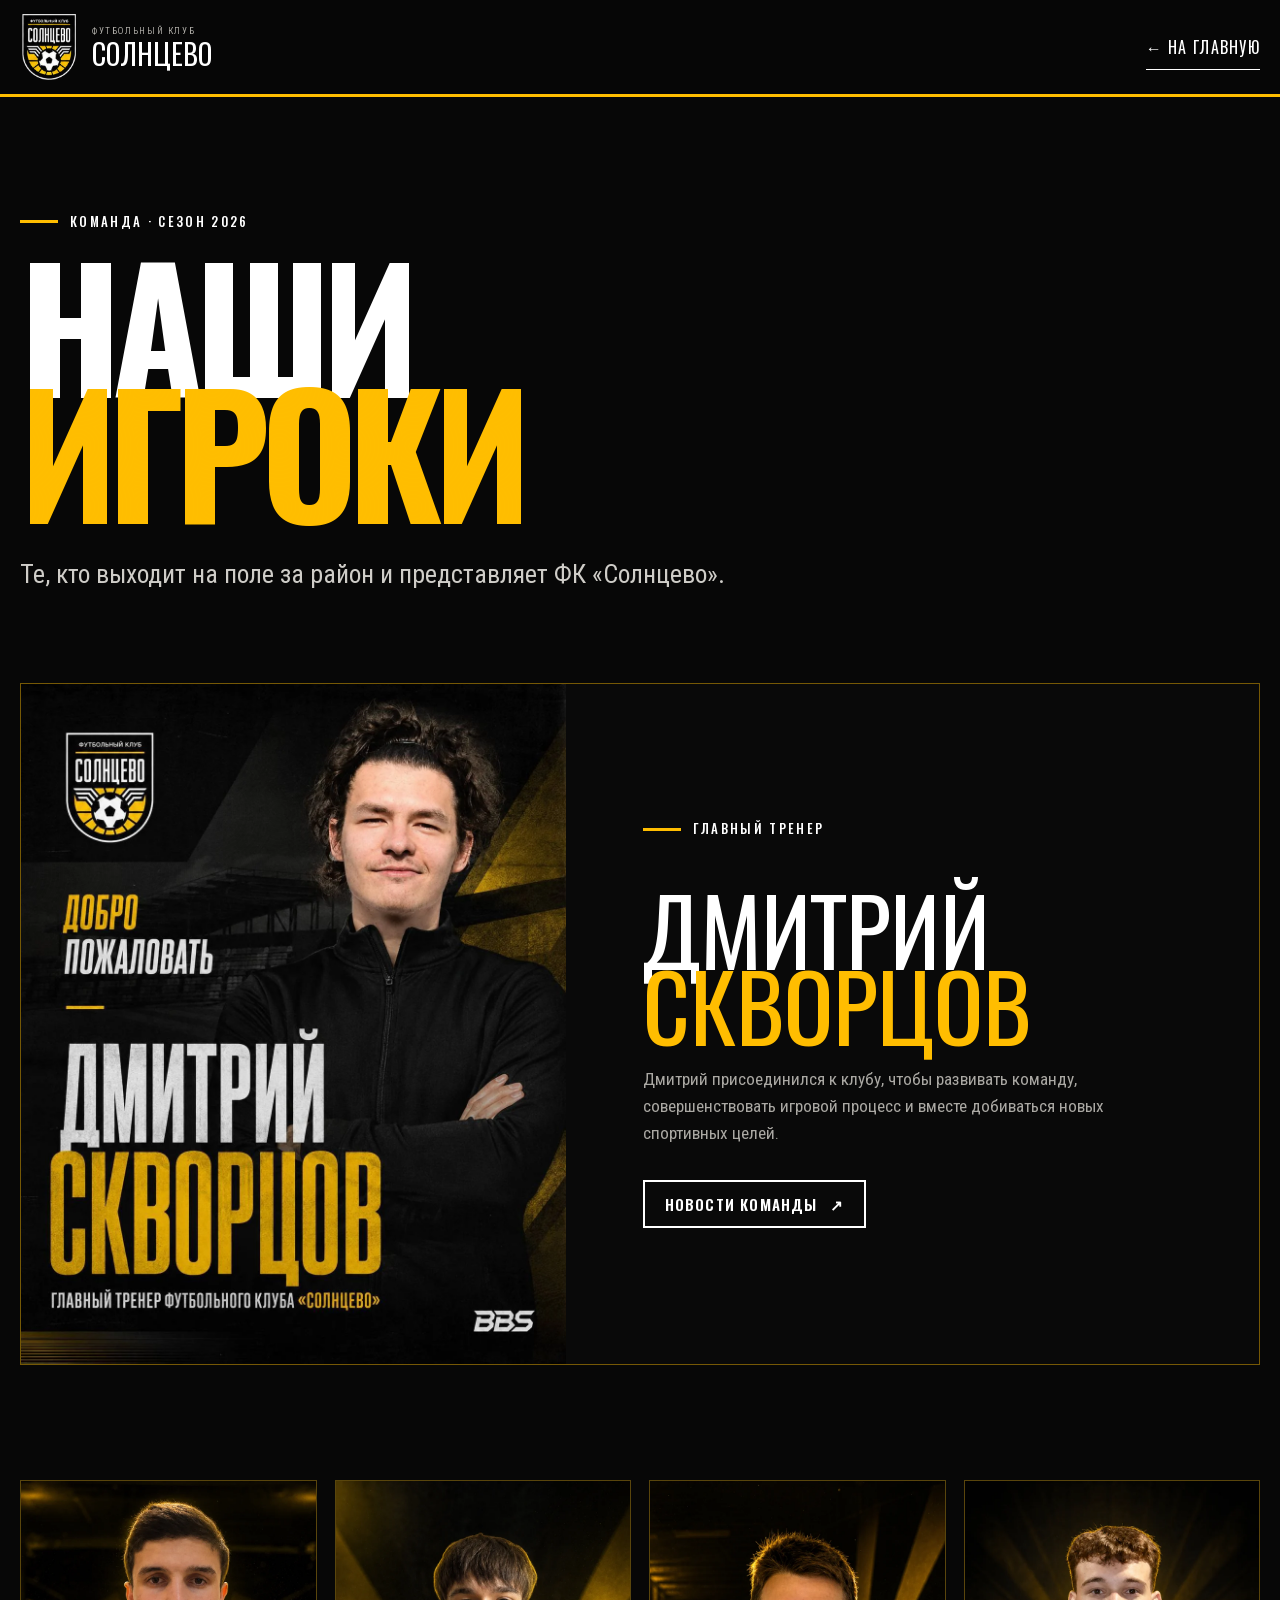
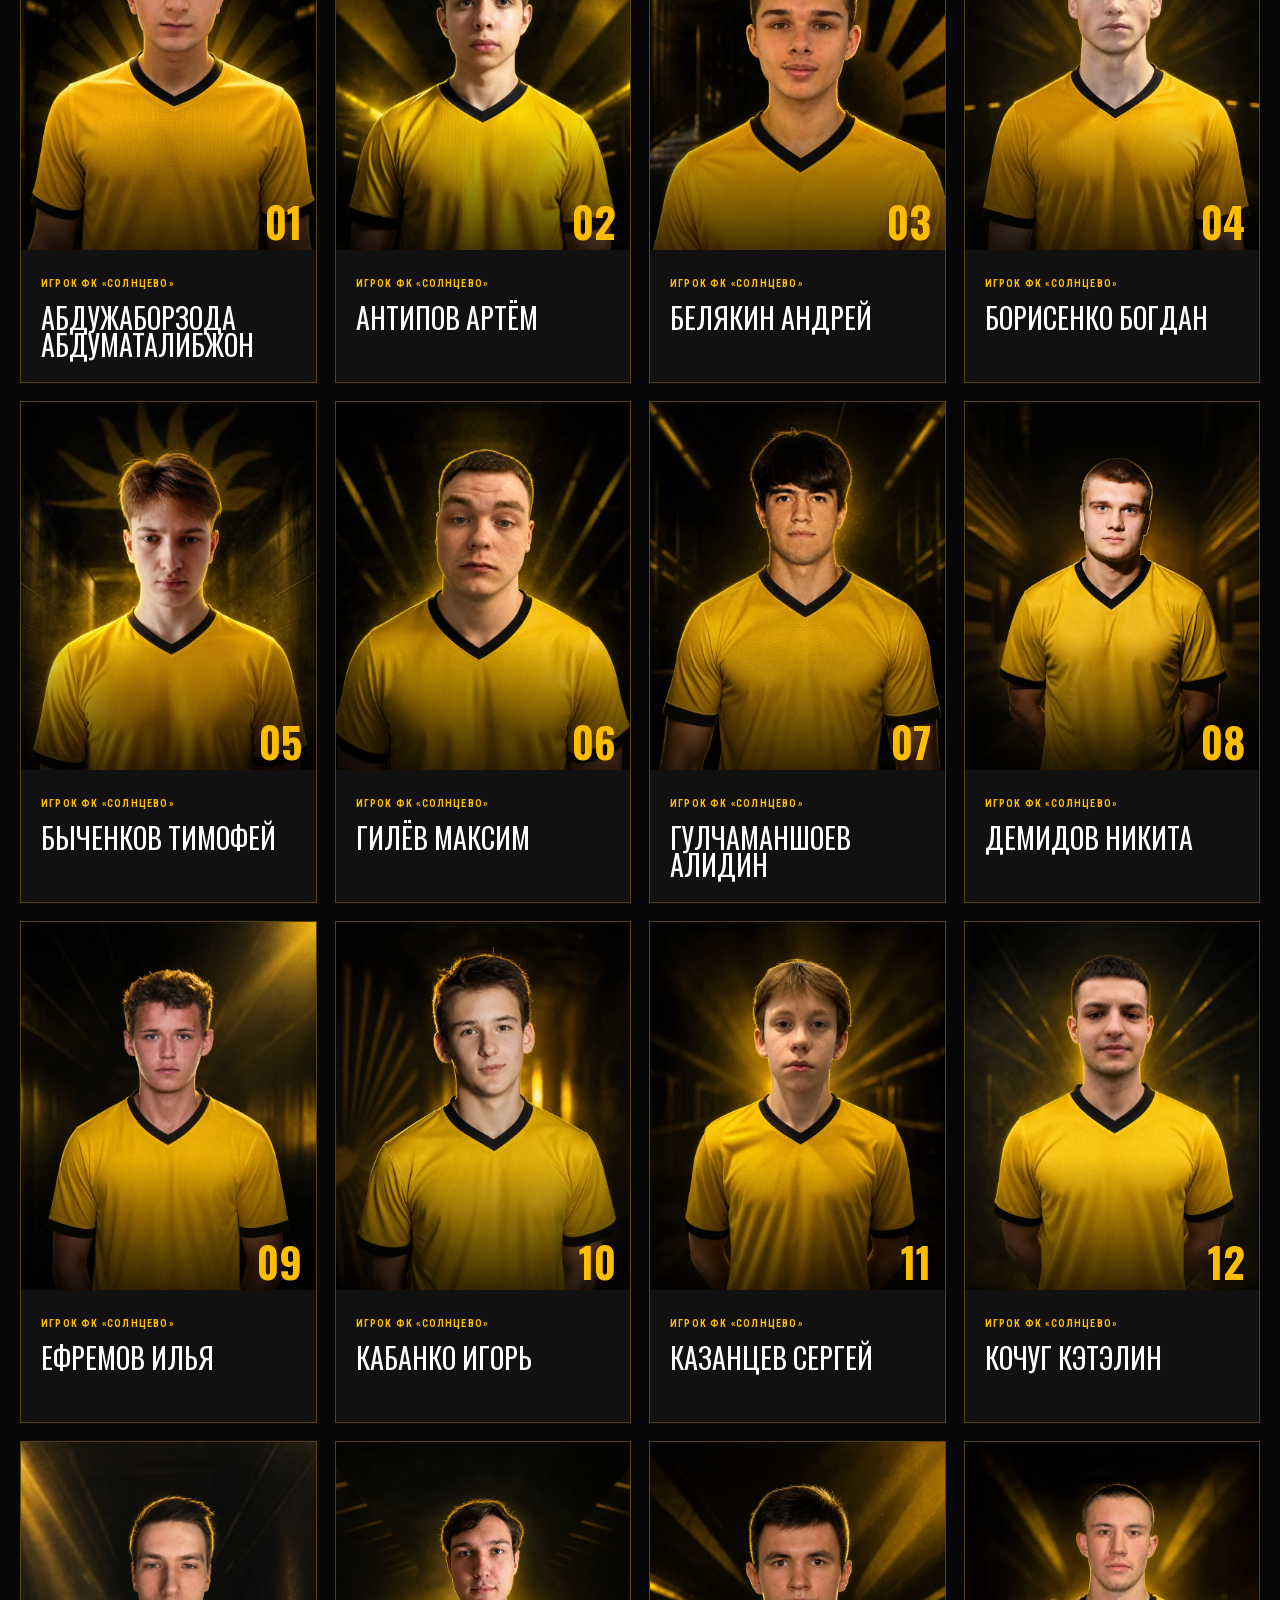
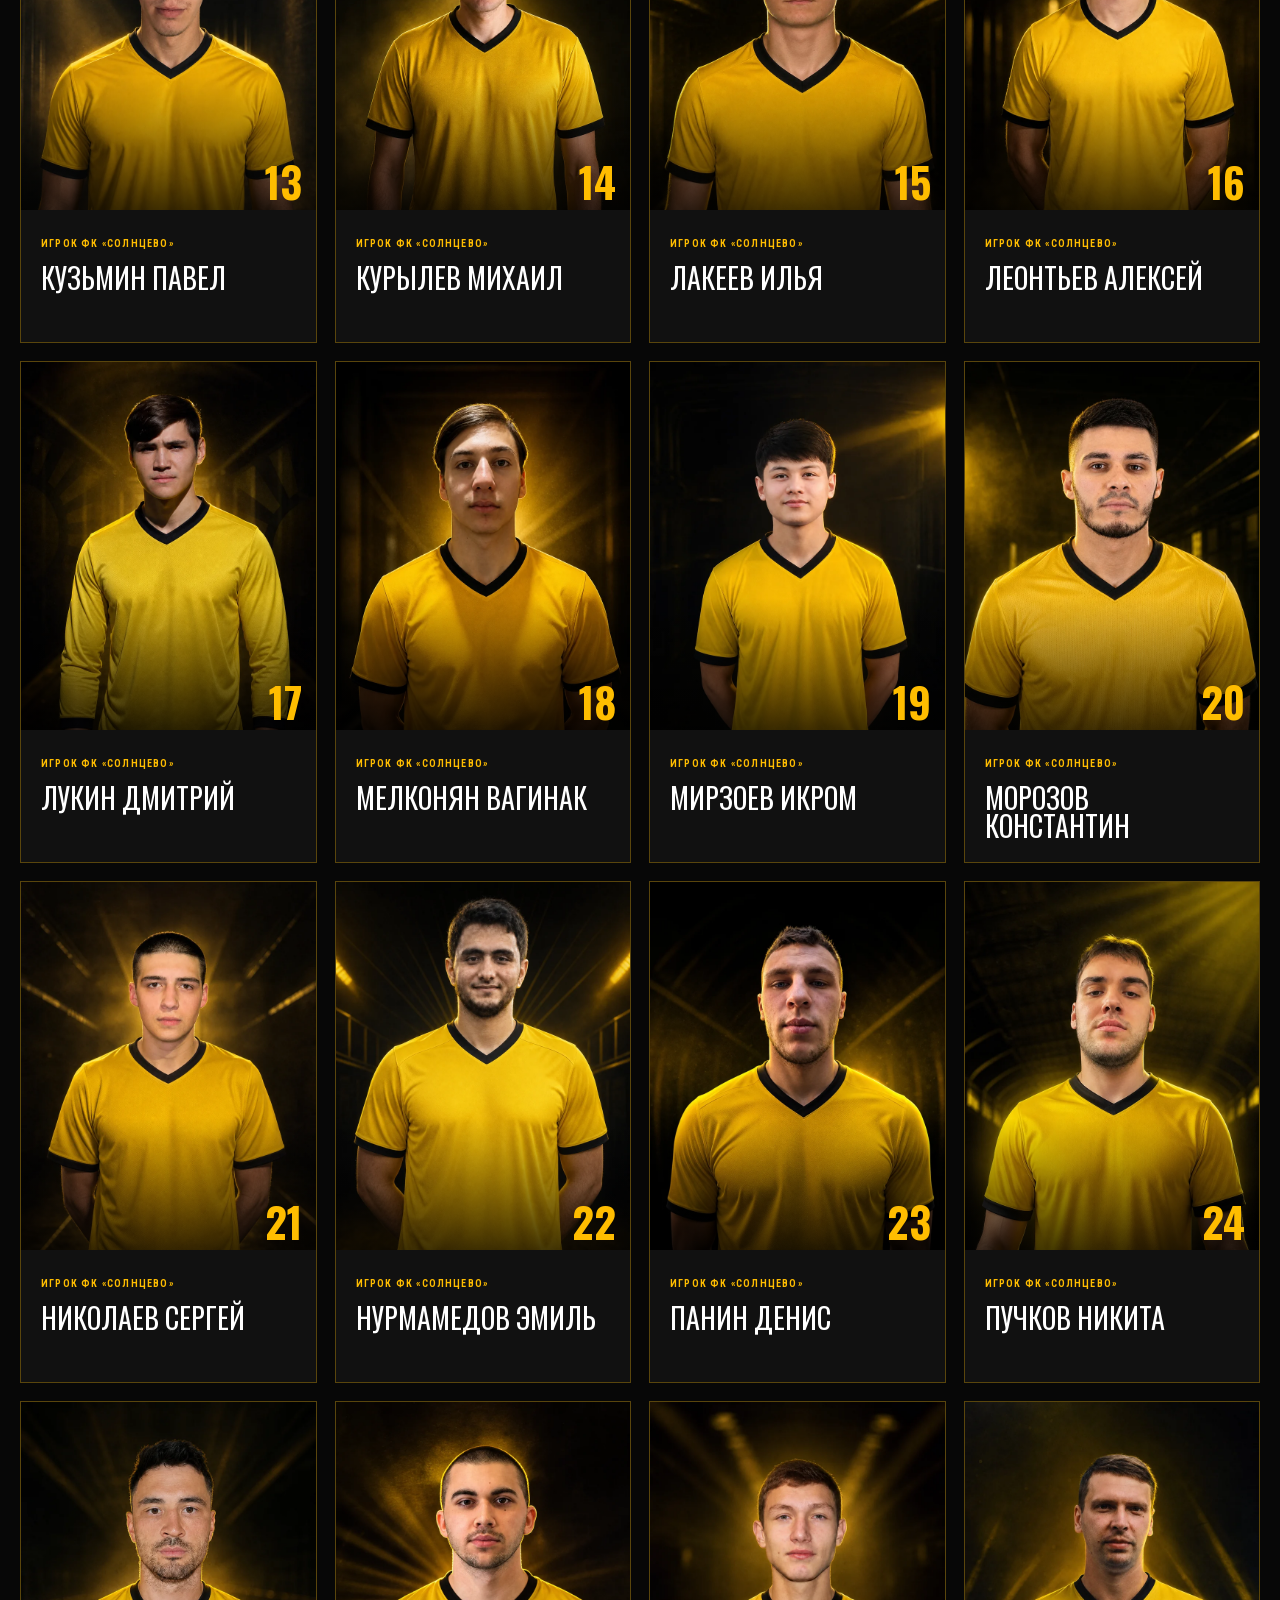
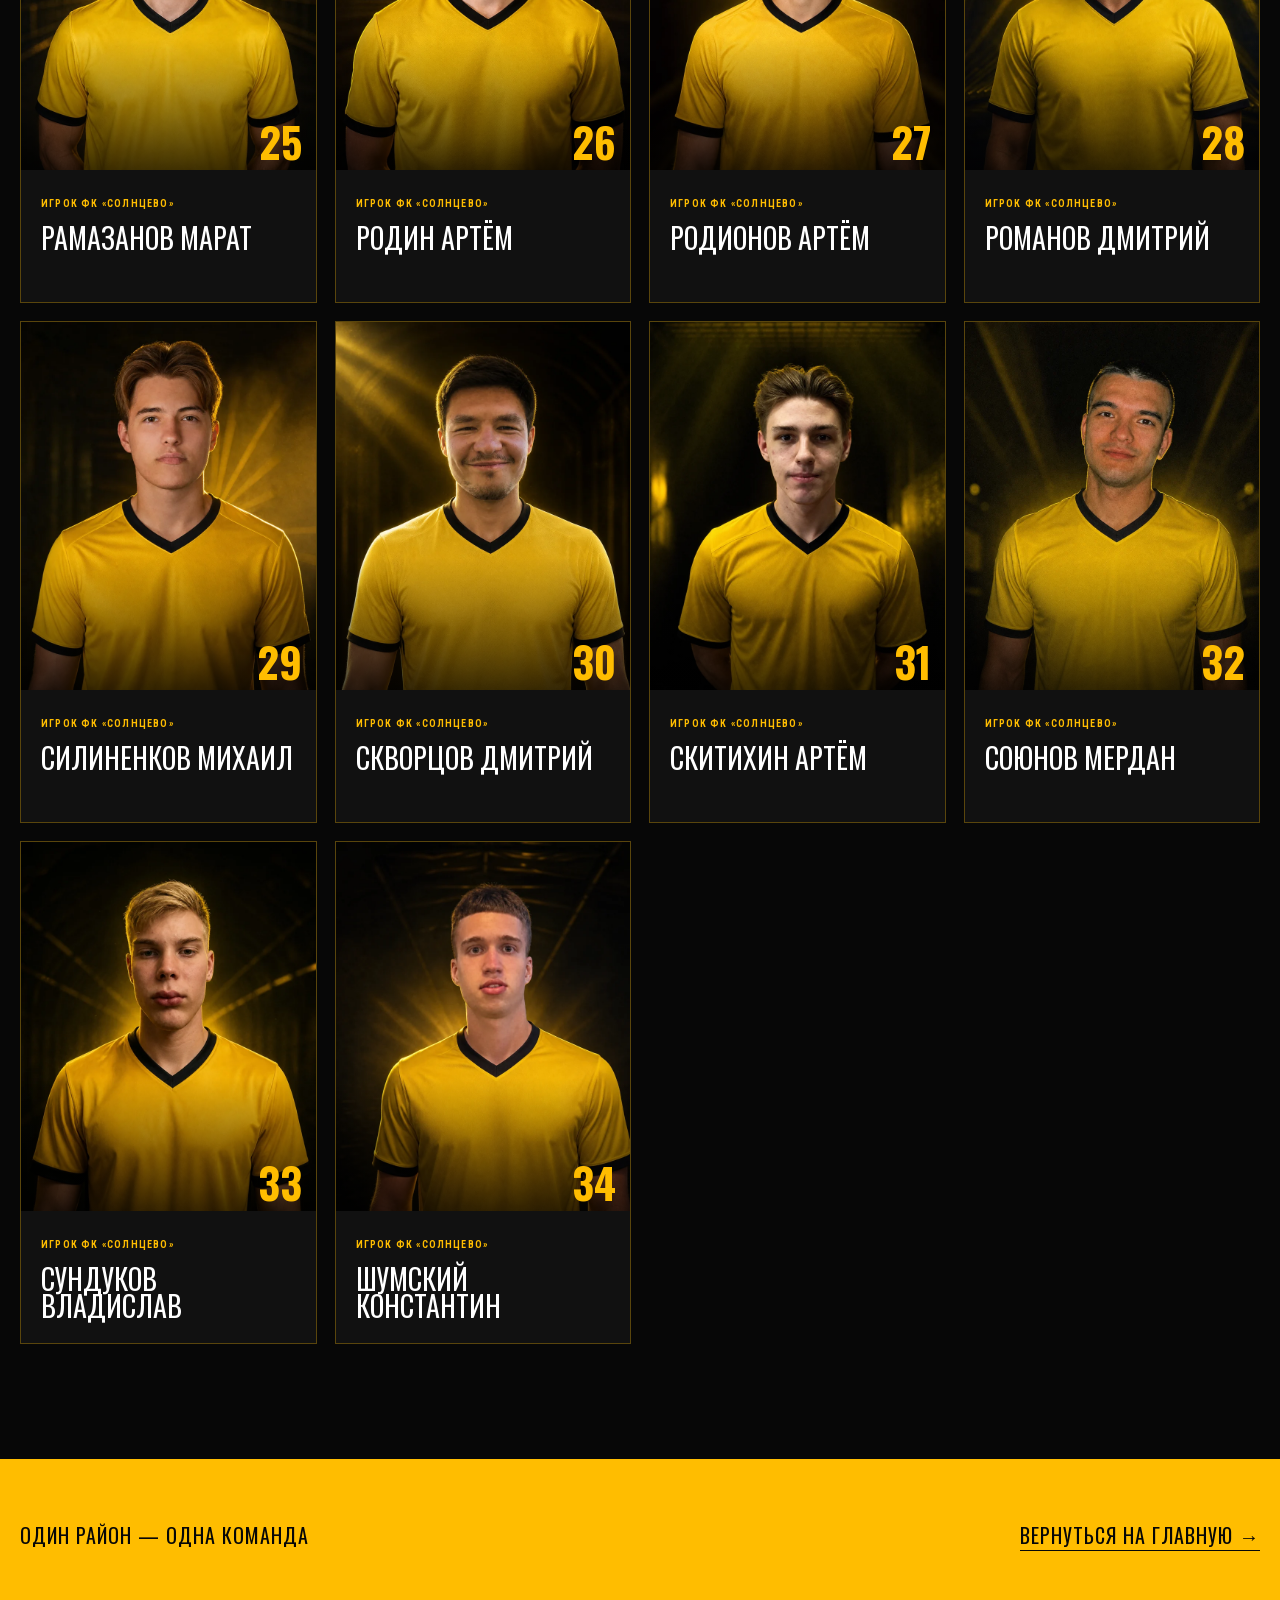
==== team/index.html @ f3467e1a "Publish three-column media grid" ====
<!DOCTYPE html><html lang="ru" style="--font-display:&#x27;Oswald&#x27;, &#x27;Oswald Fallback&#x27;;--font-body:&#x27;Roboto Condensed&#x27;, &#x27;Roboto Condensed Fallback&#x27;"><head><meta charSet="utf-8"/><meta name="viewport" content="width=device-width, initial-scale=1"/><link rel="preload" href="/media/crest.png" as="image"/><link rel="preload" href="/media/players/01.webp" as="image"/><link rel="preload" href="/media/players/03.webp" as="image"/><link rel="preload" href="/media/players/04.webp" as="image"/><link rel="preload" href="/media/players/05.webp" as="image"/><link rel="preload" href="/media/players/06.webp" as="image"/><link rel="preload" href="/media/players/08.webp" as="image"/><link rel="preload" href="/media/players/11.webp" as="image"/><link rel="preload" href="/media/players/14.webp" as="image"/><link rel="stylesheet" href="/_next/static/css/index.Dhv3rTRO.css" data-rsc-css-href="/_next/static/css/index.Dhv3rTRO.css" data-precedence="vite-rsc/importer-resources"/>
<link rel="preload" href="/_next/static/_vinext_fonts/oswald-9e15e75ea3b8/oswald-7e4962c8.woff2" as="font" type="font/woff2" crossorigin />
<link rel="preload" href="/_next/static/_vinext_fonts/oswald-9e15e75ea3b8/oswald-8d143099.woff2" as="font" type="font/woff2" crossorigin />
<link rel="preload" href="/_next/static/_vinext_fonts/roboto-condensed-01ccf8062903/roboto-condensed-82b4d7b0.woff2" as="font" type="font/woff2" crossorigin />
<link rel="preload" href="/_next/static/_vinext_fonts/roboto-condensed-01ccf8062903/roboto-condensed-d2466d84.woff2" as="font" type="font/woff2" crossorigin />
<style data-vinext-fonts>/* cyrillic-ext */
@font-face {
  font-family: 'Oswald';
  font-style: normal;
  font-weight: 400;
  font-display: swap;
  src: url(/_next/static/_vinext_fonts/oswald-9e15e75ea3b8/oswald-a3c0c6f2.woff2) format('woff2');
  unicode-range: U+0460-052F, U+1C80-1C8A, U+20B4, U+2DE0-2DFF, U+A640-A69F, U+FE2E-FE2F;
}
/* cyrillic */
@font-face {
  font-family: 'Oswald';
  font-style: normal;
  font-weight: 400;
  font-display: swap;
  src: url(/_next/static/_vinext_fonts/oswald-9e15e75ea3b8/oswald-7e4962c8.woff2) format('woff2');
  unicode-range: U+0301, U+0400-045F, U+0490-0491, U+04B0-04B1, U+2116;
}
/* vietnamese */
@font-face {
  font-family: 'Oswald';
  font-style: normal;
  font-weight: 400;
  font-display: swap;
  src: url(/_next/static/_vinext_fonts/oswald-9e15e75ea3b8/oswald-81f6d682.woff2) format('woff2');
  unicode-range: U+0102-0103, U+0110-0111, U+0128-0129, U+0168-0169, U+01A0-01A1, U+01AF-01B0, U+0300-0301, U+0303-0304, U+0308-0309, U+0323, U+0329, U+1EA0-1EF9, U+20AB;
}
/* latin-ext */
@font-face {
  font-family: 'Oswald';
  font-style: normal;
  font-weight: 400;
  font-display: swap;
  src: url(/_next/static/_vinext_fonts/oswald-9e15e75ea3b8/oswald-46596c82.woff2) format('woff2');
  unicode-range: U+0100-02BA, U+02BD-02C5, U+02C7-02CC, U+02CE-02D7, U+02DD-02FF, U+0304, U+0308, U+0329, U+1D00-1DBF, U+1E00-1E9F, U+1EF2-1EFF, U+2020, U+20A0-20AB, U+20AD-20C0, U+2113, U+2C60-2C7F, U+A720-A7FF;
}
/* latin */
@font-face {
  font-family: 'Oswald';
  font-style: normal;
  font-weight: 400;
  font-display: swap;
  src: url(/_next/static/_vinext_fonts/oswald-9e15e75ea3b8/oswald-8d143099.woff2) format('woff2');
  unicode-range: U+0000-00FF, U+0131, U+0152-0153, U+02BB-02BC, U+02C6, U+02DA, U+02DC, U+0304, U+0308, U+0329, U+2000-206F, U+20AC, U+2122, U+2191, U+2193, U+2212, U+2215, U+FEFF, U+FFFD;
}
/* cyrillic-ext */
@font-face {
  font-family: 'Oswald';
  font-style: normal;
  font-weight: 500;
  font-display: swap;
  src: url(/_next/static/_vinext_fonts/oswald-9e15e75ea3b8/oswald-a3c0c6f2.woff2) format('woff2');
  unicode-range: U+0460-052F, U+1C80-1C8A, U+20B4, U+2DE0-2DFF, U+A640-A69F, U+FE2E-FE2F;
}
/* cyrillic */
@font-face {
  font-family: 'Oswald';
  font-style: normal;
  font-weight: 500;
  font-display: swap;
  src: url(/_next/static/_vinext_fonts/oswald-9e15e75ea3b8/oswald-7e4962c8.woff2) format('woff2');
  unicode-range: U+0301, U+0400-045F, U+0490-0491, U+04B0-04B1, U+2116;
}
/* vietnamese */
@font-face {
  font-family: 'Oswald';
  font-style: normal;
  font-weight: 500;
  font-display: swap;
  src: url(/_next/static/_vinext_fonts/oswald-9e15e75ea3b8/oswald-81f6d682.woff2) format('woff2');
  unicode-range: U+0102-0103, U+0110-0111, U+0128-0129, U+0168-0169, U+01A0-01A1, U+01AF-01B0, U+0300-0301, U+0303-0304, U+0308-0309, U+0323, U+0329, U+1EA0-1EF9, U+20AB;
}
/* latin-ext */
@font-face {
  font-family: 'Oswald';
  font-style: normal;
  font-weight: 500;
  font-display: swap;
  src: url(/_next/static/_vinext_fonts/oswald-9e15e75ea3b8/oswald-46596c82.woff2) format('woff2');
  unicode-range: U+0100-02BA, U+02BD-02C5, U+02C7-02CC, U+02CE-02D7, U+02DD-02FF, U+0304, U+0308, U+0329, U+1D00-1DBF, U+1E00-1E9F, U+1EF2-1EFF, U+2020, U+20A0-20AB, U+20AD-20C0, U+2113, U+2C60-2C7F, U+A720-A7FF;
}
/* latin */
@font-face {
  font-family: 'Oswald';
  font-style: normal;
  font-weight: 500;
  font-display: swap;
  src: url(/_next/static/_vinext_fonts/oswald-9e15e75ea3b8/oswald-8d143099.woff2) format('woff2');
  unicode-range: U+0000-00FF, U+0131, U+0152-0153, U+02BB-02BC, U+02C6, U+02DA, U+02DC, U+0304, U+0308, U+0329, U+2000-206F, U+20AC, U+2122, U+2191, U+2193, U+2212, U+2215, U+FEFF, U+FFFD;
}
/* cyrillic-ext */
@font-face {
  font-family: 'Oswald';
  font-style: normal;
  font-weight: 600;
  font-display: swap;
  src: url(/_next/static/_vinext_fonts/oswald-9e15e75ea3b8/oswald-a3c0c6f2.woff2) format('woff2');
  unicode-range: U+0460-052F, U+1C80-1C8A, U+20B4, U+2DE0-2DFF, U+A640-A69F, U+FE2E-FE2F;
}
/* cyrillic */
@font-face {
  font-family: 'Oswald';
  font-style: normal;
  font-weight: 600;
  font-display: swap;
  src: url(/_next/static/_vinext_fonts/oswald-9e15e75ea3b8/oswald-7e4962c8.woff2) format('woff2');
  unicode-range: U+0301, U+0400-045F, U+0490-0491, U+04B0-04B1, U+2116;
}
/* vietnamese */
@font-face {
  font-family: 'Oswald';
  font-style: normal;
  font-weight: 600;
  font-display: swap;
  src: url(/_next/static/_vinext_fonts/oswald-9e15e75ea3b8/oswald-81f6d682.woff2) format('woff2');
  unicode-range: U+0102-0103, U+0110-0111, U+0128-0129, U+0168-0169, U+01A0-01A1, U+01AF-01B0, U+0300-0301, U+0303-0304, U+0308-0309, U+0323, U+0329, U+1EA0-1EF9, U+20AB;
}
/* latin-ext */
@font-face {
  font-family: 'Oswald';
  font-style: normal;
  font-weight: 600;
  font-display: swap;
  src: url(/_next/static/_vinext_fonts/oswald-9e15e75ea3b8/oswald-46596c82.woff2) format('woff2');
  unicode-range: U+0100-02BA, U+02BD-02C5, U+02C7-02CC, U+02CE-02D7, U+02DD-02FF, U+0304, U+0308, U+0329, U+1D00-1DBF, U+1E00-1E9F, U+1EF2-1EFF, U+2020, U+20A0-20AB, U+20AD-20C0, U+2113, U+2C60-2C7F, U+A720-A7FF;
}
/* latin */
@font-face {
  font-family: 'Oswald';
  font-style: normal;
  font-weight: 600;
  font-display: swap;
  src: url(/_next/static/_vinext_fonts/oswald-9e15e75ea3b8/oswald-8d143099.woff2) format('woff2');
  unicode-range: U+0000-00FF, U+0131, U+0152-0153, U+02BB-02BC, U+02C6, U+02DA, U+02DC, U+0304, U+0308, U+0329, U+2000-206F, U+20AC, U+2122, U+2191, U+2193, U+2212, U+2215, U+FEFF, U+FFFD;
}
/* cyrillic-ext */
@font-face {
  font-family: 'Oswald';
  font-style: normal;
  font-weight: 700;
  font-display: swap;
  src: url(/_next/static/_vinext_fonts/oswald-9e15e75ea3b8/oswald-a3c0c6f2.woff2) format('woff2');
  unicode-range: U+0460-052F, U+1C80-1C8A, U+20B4, U+2DE0-2DFF, U+A640-A69F, U+FE2E-FE2F;
}
/* cyrillic */
@font-face {
  font-family: 'Oswald';
  font-style: normal;
  font-weight: 700;
  font-display: swap;
  src: url(/_next/static/_vinext_fonts/oswald-9e15e75ea3b8/oswald-7e4962c8.woff2) format('woff2');
  unicode-range: U+0301, U+0400-045F, U+0490-0491, U+04B0-04B1, U+2116;
}
/* vietnamese */
@font-face {
  font-family: 'Oswald';
  font-style: normal;
  font-weight: 700;
  font-display: swap;
  src: url(/_next/static/_vinext_fonts/oswald-9e15e75ea3b8/oswald-81f6d682.woff2) format('woff2');
  unicode-range: U+0102-0103, U+0110-0111, U+0128-0129, U+0168-0169, U+01A0-01A1, U+01AF-01B0, U+0300-0301, U+0303-0304, U+0308-0309, U+0323, U+0329, U+1EA0-1EF9, U+20AB;
}
/* latin-ext */
@font-face {
  font-family: 'Oswald';
  font-style: normal;
  font-weight: 700;
  font-display: swap;
  src: url(/_next/static/_vinext_fonts/oswald-9e15e75ea3b8/oswald-46596c82.woff2) format('woff2');
  unicode-range: U+0100-02BA, U+02BD-02C5, U+02C7-02CC, U+02CE-02D7, U+02DD-02FF, U+0304, U+0308, U+0329, U+1D00-1DBF, U+1E00-1E9F, U+1EF2-1EFF, U+2020, U+20A0-20AB, U+20AD-20C0, U+2113, U+2C60-2C7F, U+A720-A7FF;
}
/* latin */
@font-face {
  font-family: 'Oswald';
  font-style: normal;
  font-weight: 700;
  font-display: swap;
  src: url(/_next/static/_vinext_fonts/oswald-9e15e75ea3b8/oswald-8d143099.woff2) format('woff2');
  unicode-range: U+0000-00FF, U+0131, U+0152-0153, U+02BB-02BC, U+02C6, U+02DA, U+02DC, U+0304, U+0308, U+0329, U+2000-206F, U+20AC, U+2122, U+2191, U+2193, U+2212, U+2215, U+FEFF, U+FFFD;
}

@font-face {
  font-family: 'Oswald Fallback';
  src: local("Arial");
  ascent-override: 146.51%;
  descent-override: 35.49%;
  line-gap-override: 0.00%;
  size-adjust: 81.43%;
}

.__font_oswald_0mwxbx0 { font-family: 'Oswald', 'Oswald Fallback'; font-style: normal; }

.__variable_oswald_0mwxbx0 { --font-display: 'Oswald', 'Oswald Fallback'; }

/* cyrillic-ext */
@font-face {
  font-family: 'Roboto Condensed';
  font-style: normal;
  font-weight: 300;
  font-display: swap;
  src: url(/_next/static/_vinext_fonts/roboto-condensed-01ccf8062903/roboto-condensed-76e5366d.woff2) format('woff2');
  unicode-range: U+0460-052F, U+1C80-1C8A, U+20B4, U+2DE0-2DFF, U+A640-A69F, U+FE2E-FE2F;
}
/* cyrillic */
@font-face {
  font-family: 'Roboto Condensed';
  font-style: normal;
  font-weight: 300;
  font-display: swap;
  src: url(/_next/static/_vinext_fonts/roboto-condensed-01ccf8062903/roboto-condensed-82b4d7b0.woff2) format('woff2');
  unicode-range: U+0301, U+0400-045F, U+0490-0491, U+04B0-04B1, U+2116;
}
/* greek-ext */
@font-face {
  font-family: 'Roboto Condensed';
  font-style: normal;
  font-weight: 300;
  font-display: swap;
  src: url(/_next/static/_vinext_fonts/roboto-condensed-01ccf8062903/roboto-condensed-6f3c1211.woff2) format('woff2');
  unicode-range: U+1F00-1FFF;
}
/* greek */
@font-face {
  font-family: 'Roboto Condensed';
  font-style: normal;
  font-weight: 300;
  font-display: swap;
  src: url(/_next/static/_vinext_fonts/roboto-condensed-01ccf8062903/roboto-condensed-478de4c9.woff2) format('woff2');
  unicode-range: U+0370-0377, U+037A-037F, U+0384-038A, U+038C, U+038E-03A1, U+03A3-03FF;
}
/* vietnamese */
@font-face {
  font-family: 'Roboto Condensed';
  font-style: normal;
  font-weight: 300;
  font-display: swap;
  src: url(/_next/static/_vinext_fonts/roboto-condensed-01ccf8062903/roboto-condensed-15aca7da.woff2) format('woff2');
  unicode-range: U+0102-0103, U+0110-0111, U+0128-0129, U+0168-0169, U+01A0-01A1, U+01AF-01B0, U+0300-0301, U+0303-0304, U+0308-0309, U+0323, U+0329, U+1EA0-1EF9, U+20AB;
}
/* latin-ext */
@font-face {
  font-family: 'Roboto Condensed';
  font-style: normal;
  font-weight: 300;
  font-display: swap;
  src: url(/_next/static/_vinext_fonts/roboto-condensed-01ccf8062903/roboto-condensed-53148d50.woff2) format('woff2');
  unicode-range: U+0100-02BA, U+02BD-02C5, U+02C7-02CC, U+02CE-02D7, U+02DD-02FF, U+0304, U+0308, U+0329, U+1D00-1DBF, U+1E00-1E9F, U+1EF2-1EFF, U+2020, U+20A0-20AB, U+20AD-20C0, U+2113, U+2C60-2C7F, U+A720-A7FF;
}
/* latin */
@font-face {
  font-family: 'Roboto Condensed';
  font-style: normal;
  font-weight: 300;
  font-display: swap;
  src: url(/_next/static/_vinext_fonts/roboto-condensed-01ccf8062903/roboto-condensed-d2466d84.woff2) format('woff2');
  unicode-range: U+0000-00FF, U+0131, U+0152-0153, U+02BB-02BC, U+02C6, U+02DA, U+02DC, U+0304, U+0308, U+0329, U+2000-206F, U+20AC, U+2122, U+2191, U+2193, U+2212, U+2215, U+FEFF, U+FFFD;
}
/* cyrillic-ext */
@font-face {
  font-family: 'Roboto Condensed';
  font-style: normal;
  font-weight: 400;
  font-display: swap;
  src: url(/_next/static/_vinext_fonts/roboto-condensed-01ccf8062903/roboto-condensed-76e5366d.woff2) format('woff2');
  unicode-range: U+0460-052F, U+1C80-1C8A, U+20B4, U+2DE0-2DFF, U+A640-A69F, U+FE2E-FE2F;
}
/* cyrillic */
@font-face {
  font-family: 'Roboto Condensed';
  font-style: normal;
  font-weight: 400;
  font-display: swap;
  src: url(/_next/static/_vinext_fonts/roboto-condensed-01ccf8062903/roboto-condensed-82b4d7b0.woff2) format('woff2');
  unicode-range: U+0301, U+0400-045F, U+0490-0491, U+04B0-04B1, U+2116;
}
/* greek-ext */
@font-face {
  font-family: 'Roboto Condensed';
  font-style: normal;
  font-weight: 400;
  font-display: swap;
  src: url(/_next/static/_vinext_fonts/roboto-condensed-01ccf8062903/roboto-condensed-6f3c1211.woff2) format('woff2');
  unicode-range: U+1F00-1FFF;
}
/* greek */
@font-face {
  font-family: 'Roboto Condensed';
  font-style: normal;
  font-weight: 400;
  font-display: swap;
  src: url(/_next/static/_vinext_fonts/roboto-condensed-01ccf8062903/roboto-condensed-478de4c9.woff2) format('woff2');
  unicode-range: U+0370-0377, U+037A-037F, U+0384-038A, U+038C, U+038E-03A1, U+03A3-03FF;
}
/* vietnamese */
@font-face {
  font-family: 'Roboto Condensed';
  font-style: normal;
  font-weight: 400;
  font-display: swap;
  src: url(/_next/static/_vinext_fonts/roboto-condensed-01ccf8062903/roboto-condensed-15aca7da.woff2) format('woff2');
  unicode-range: U+0102-0103, U+0110-0111, U+0128-0129, U+0168-0169, U+01A0-01A1, U+01AF-01B0, U+0300-0301, U+0303-0304, U+0308-0309, U+0323, U+0329, U+1EA0-1EF9, U+20AB;
}
/* latin-ext */
@font-face {
  font-family: 'Roboto Condensed';
  font-style: normal;
  font-weight: 400;
  font-display: swap;
  src: url(/_next/static/_vinext_fonts/roboto-condensed-01ccf8062903/roboto-condensed-53148d50.woff2) format('woff2');
  unicode-range: U+0100-02BA, U+02BD-02C5, U+02C7-02CC, U+02CE-02D7, U+02DD-02FF, U+0304, U+0308, U+0329, U+1D00-1DBF, U+1E00-1E9F, U+1EF2-1EFF, U+2020, U+20A0-20AB, U+20AD-20C0, U+2113, U+2C60-2C7F, U+A720-A7FF;
}
/* latin */
@font-face {
  font-family: 'Roboto Condensed';
  font-style: normal;
  font-weight: 400;
  font-display: swap;
  src: url(/_next/static/_vinext_fonts/roboto-condensed-01ccf8062903/roboto-condensed-d2466d84.woff2) format('woff2');
  unicode-range: U+0000-00FF, U+0131, U+0152-0153, U+02BB-02BC, U+02C6, U+02DA, U+02DC, U+0304, U+0308, U+0329, U+2000-206F, U+20AC, U+2122, U+2191, U+2193, U+2212, U+2215, U+FEFF, U+FFFD;
}
/* cyrillic-ext */
@font-face {
  font-family: 'Roboto Condensed';
  font-style: normal;
  font-weight: 500;
  font-display: swap;
  src: url(/_next/static/_vinext_fonts/roboto-condensed-01ccf8062903/roboto-condensed-76e5366d.woff2) format('woff2');
  unicode-range: U+0460-052F, U+1C80-1C8A, U+20B4, U+2DE0-2DFF, U+A640-A69F, U+FE2E-FE2F;
}
/* cyrillic */
@font-face {
  font-family: 'Roboto Condensed';
  font-style: normal;
  font-weight: 500;
  font-display: swap;
  src: url(/_next/static/_vinext_fonts/roboto-condensed-01ccf8062903/roboto-condensed-82b4d7b0.woff2) format('woff2');
  unicode-range: U+0301, U+0400-045F, U+0490-0491, U+04B0-04B1, U+2116;
}
/* greek-ext */
@font-face {
  font-family: 'Roboto Condensed';
  font-style: normal;
  font-weight: 500;
  font-display: swap;
  src: url(/_next/static/_vinext_fonts/roboto-condensed-01ccf8062903/roboto-condensed-6f3c1211.woff2) format('woff2');
  unicode-range: U+1F00-1FFF;
}
/* greek */
@font-face {
  font-family: 'Roboto Condensed';
  font-style: normal;
  font-weight: 500;
  font-display: swap;
  src: url(/_next/static/_vinext_fonts/roboto-condensed-01ccf8062903/roboto-condensed-478de4c9.woff2) format('woff2');
  unicode-range: U+0370-0377, U+037A-037F, U+0384-038A, U+038C, U+038E-03A1, U+03A3-03FF;
}
/* vietnamese */
@font-face {
  font-family: 'Roboto Condensed';
  font-style: normal;
  font-weight: 500;
  font-display: swap;
  src: url(/_next/static/_vinext_fonts/roboto-condensed-01ccf8062903/roboto-condensed-15aca7da.woff2) format('woff2');
  unicode-range: U+0102-0103, U+0110-0111, U+0128-0129, U+0168-0169, U+01A0-01A1, U+01AF-01B0, U+0300-0301, U+0303-0304, U+0308-0309, U+0323, U+0329, U+1EA0-1EF9, U+20AB;
}
/* latin-ext */
@font-face {
  font-family: 'Roboto Condensed';
  font-style: normal;
  font-weight: 500;
  font-display: swap;
  src: url(/_next/static/_vinext_fonts/roboto-condensed-01ccf8062903/roboto-condensed-53148d50.woff2) format('woff2');
  unicode-range: U+0100-02BA, U+02BD-02C5, U+02C7-02CC, U+02CE-02D7, U+02DD-02FF, U+0304, U+0308, U+0329, U+1D00-1DBF, U+1E00-1E9F, U+1EF2-1EFF, U+2020, U+20A0-20AB, U+20AD-20C0, U+2113, U+2C60-2C7F, U+A720-A7FF;
}
/* latin */
@font-face {
  font-family: 'Roboto Condensed';
  font-style: normal;
  font-weight: 500;
  font-display: swap;
  src: url(/_next/static/_vinext_fonts/roboto-condensed-01ccf8062903/roboto-condensed-d2466d84.woff2) format('woff2');
  unicode-range: U+0000-00FF, U+0131, U+0152-0153, U+02BB-02BC, U+02C6, U+02DA, U+02DC, U+0304, U+0308, U+0329, U+2000-206F, U+20AC, U+2122, U+2191, U+2193, U+2212, U+2215, U+FEFF, U+FFFD;
}
/* cyrillic-ext */
@font-face {
  font-family: 'Roboto Condensed';
  font-style: normal;
  font-weight: 600;
  font-display: swap;
  src: url(/_next/static/_vinext_fonts/roboto-condensed-01ccf8062903/roboto-condensed-76e5366d.woff2) format('woff2');
  unicode-range: U+0460-052F, U+1C80-1C8A, U+20B4, U+2DE0-2DFF, U+A640-A69F, U+FE2E-FE2F;
}
/* cyrillic */
@font-face {
  font-family: 'Roboto Condensed';
  font-style: normal;
  font-weight: 600;
  font-display: swap;
  src: url(/_next/static/_vinext_fonts/roboto-condensed-01ccf8062903/roboto-condensed-82b4d7b0.woff2) format('woff2');
  unicode-range: U+0301, U+0400-045F, U+0490-0491, U+04B0-04B1, U+2116;
}
/* greek-ext */
@font-face {
  font-family: 'Roboto Condensed';
  font-style: normal;
  font-weight: 600;
  font-display: swap;
  src: url(/_next/static/_vinext_fonts/roboto-condensed-01ccf8062903/roboto-condensed-6f3c1211.woff2) format('woff2');
  unicode-range: U+1F00-1FFF;
}
/* greek */
@font-face {
  font-family: 'Roboto Condensed';
  font-style: normal;
  font-weight: 600;
  font-display: swap;
  src: url(/_next/static/_vinext_fonts/roboto-condensed-01ccf8062903/roboto-condensed-478de4c9.woff2) format('woff2');
  unicode-range: U+0370-0377, U+037A-037F, U+0384-038A, U+038C, U+038E-03A1, U+03A3-03FF;
}
/* vietnamese */
@font-face {
  font-family: 'Roboto Condensed';
  font-style: normal;
  font-weight: 600;
  font-display: swap;
  src: url(/_next/static/_vinext_fonts/roboto-condensed-01ccf8062903/roboto-condensed-15aca7da.woff2) format('woff2');
  unicode-range: U+0102-0103, U+0110-0111, U+0128-0129, U+0168-0169, U+01A0-01A1, U+01AF-01B0, U+0300-0301, U+0303-0304, U+0308-0309, U+0323, U+0329, U+1EA0-1EF9, U+20AB;
}
/* latin-ext */
@font-face {
  font-family: 'Roboto Condensed';
  font-style: normal;
  font-weight: 600;
  font-display: swap;
  src: url(/_next/static/_vinext_fonts/roboto-condensed-01ccf8062903/roboto-condensed-53148d50.woff2) format('woff2');
  unicode-range: U+0100-02BA, U+02BD-02C5, U+02C7-02CC, U+02CE-02D7, U+02DD-02FF, U+0304, U+0308, U+0329, U+1D00-1DBF, U+1E00-1E9F, U+1EF2-1EFF, U+2020, U+20A0-20AB, U+20AD-20C0, U+2113, U+2C60-2C7F, U+A720-A7FF;
}
/* latin */
@font-face {
  font-family: 'Roboto Condensed';
  font-style: normal;
  font-weight: 600;
  font-display: swap;
  src: url(/_next/static/_vinext_fonts/roboto-condensed-01ccf8062903/roboto-condensed-d2466d84.woff2) format('woff2');
  unicode-range: U+0000-00FF, U+0131, U+0152-0153, U+02BB-02BC, U+02C6, U+02DA, U+02DC, U+0304, U+0308, U+0329, U+2000-206F, U+20AC, U+2122, U+2191, U+2193, U+2212, U+2215, U+FEFF, U+FFFD;
}
/* cyrillic-ext */
@font-face {
  font-family: 'Roboto Condensed';
  font-style: normal;
  font-weight: 700;
  font-display: swap;
  src: url(/_next/static/_vinext_fonts/roboto-condensed-01ccf8062903/roboto-condensed-76e5366d.woff2) format('woff2');
  unicode-range: U+0460-052F, U+1C80-1C8A, U+20B4, U+2DE0-2DFF, U+A640-A69F, U+FE2E-FE2F;
}
/* cyrillic */
@font-face {
  font-family: 'Roboto Condensed';
  font-style: normal;
  font-weight: 700;
  font-display: swap;
  src: url(/_next/static/_vinext_fonts/roboto-condensed-01ccf8062903/roboto-condensed-82b4d7b0.woff2) format('woff2');
  unicode-range: U+0301, U+0400-045F, U+0490-0491, U+04B0-04B1, U+2116;
}
/* greek-ext */
@font-face {
  font-family: 'Roboto Condensed';
  font-style: normal;
  font-weight: 700;
  font-display: swap;
  src: url(/_next/static/_vinext_fonts/roboto-condensed-01ccf8062903/roboto-condensed-6f3c1211.woff2) format('woff2');
  unicode-range: U+1F00-1FFF;
}
/* greek */
@font-face {
  font-family: 'Roboto Condensed';
  font-style: normal;
  font-weight: 700;
  font-display: swap;
  src: url(/_next/static/_vinext_fonts/roboto-condensed-01ccf8062903/roboto-condensed-478de4c9.woff2) format('woff2');
  unicode-range: U+0370-0377, U+037A-037F, U+0384-038A, U+038C, U+038E-03A1, U+03A3-03FF;
}
/* vietnamese */
@font-face {
  font-family: 'Roboto Condensed';
  font-style: normal;
  font-weight: 700;
  font-display: swap;
  src: url(/_next/static/_vinext_fonts/roboto-condensed-01ccf8062903/roboto-condensed-15aca7da.woff2) format('woff2');
  unicode-range: U+0102-0103, U+0110-0111, U+0128-0129, U+0168-0169, U+01A0-01A1, U+01AF-01B0, U+0300-0301, U+0303-0304, U+0308-0309, U+0323, U+0329, U+1EA0-1EF9, U+20AB;
}
/* latin-ext */
@font-face {
  font-family: 'Roboto Condensed';
  font-style: normal;
  font-weight: 700;
  font-display: swap;
  src: url(/_next/static/_vinext_fonts/roboto-condensed-01ccf8062903/roboto-condensed-53148d50.woff2) format('woff2');
  unicode-range: U+0100-02BA, U+02BD-02C5, U+02C7-02CC, U+02CE-02D7, U+02DD-02FF, U+0304, U+0308, U+0329, U+1D00-1DBF, U+1E00-1E9F, U+1EF2-1EFF, U+2020, U+20A0-20AB, U+20AD-20C0, U+2113, U+2C60-2C7F, U+A720-A7FF;
}
/* latin */
@font-face {
  font-family: 'Roboto Condensed';
  font-style: normal;
  font-weight: 700;
  font-display: swap;
  src: url(/_next/static/_vinext_fonts/roboto-condensed-01ccf8062903/roboto-condensed-d2466d84.woff2) format('woff2');
  unicode-range: U+0000-00FF, U+0131, U+0152-0153, U+02BB-02BC, U+02C6, U+02DA, U+02DC, U+0304, U+0308, U+0329, U+2000-206F, U+20AC, U+2122, U+2191, U+2193, U+2212, U+2215, U+FEFF, U+FFFD;
}

@font-face {
  font-family: 'Roboto Condensed Fallback';
  src: local("Arial");
  ascent-override: 104.44%;
  descent-override: 27.48%;
  line-gap-override: 0.00%;
  size-adjust: 88.83%;
}

.__font_roboto_condensed_0hc0aws { font-family: 'Roboto Condensed', 'Roboto Condensed Fallback'; font-style: normal; }

.__variable_roboto_condensed_0hc0aws { --font-body: 'Roboto Condensed', 'Roboto Condensed Fallback'; }
</style>
</head><body><main class="squad-page"><header class="squad-header"><a href="/" class="squad-brand" aria-label="Вернуться на главную страницу ФК Солнцево"><img src="/media/crest.png" alt="Герб ФК Солнцево"/><span><small>Футбольный клуб</small>Солнцево</span></a><a href="/" class="squad-back">← На главную</a></header><section class="squad-hero"><p class="eyebrow"><span></span> Команда · сезон 2026</p><h1>Наши<br/><em>игроки</em></h1><p>Те, кто выходит на поле за район и представляет ФК «Солнцево».</p></section><section class="coach-feature" aria-labelledby="coach-title"><div class="coach-feature__image"><img src="/media/dmitry-skvortsov-head-coach.webp" alt="Дмитрий Скворцов, главный тренер ФК Солнцево" loading="lazy"/></div><div class="coach-feature__copy"><p class="eyebrow"><span></span> Главный тренер</p><h2 id="coach-title">Дмитрий<br/><em>Скворцов</em></h2><p>Дмитрий присоединился к клубу, чтобы развивать команду, совершенствовать игровой процесс и вместе добиваться новых спортивных целей.</p><a class="button button--outline" href="https://t.me/fcsolntsevo" target="_blank" rel="noreferrer">Новости команды <span aria-hidden="true">↗</span></a></div></section><section class="squad-grid" aria-label="Состав ФК Солнцево"><article class="player-card"><div class="player-card__image"><img src="/media/players/01.webp" alt="Абдужаборзода Абдуматалибжон, игрок ФК Солнцево" loading="eager"/><span aria-hidden="true">01</span></div><div class="player-card__body"><small>Игрок ФК «Солнцево»</small><h2>Абдужаборзода Абдуматалибжон</h2></div></article><article class="player-card"><div class="player-card__image"><img src="/media/players/03.webp" alt="Антипов Артём, игрок ФК Солнцево" loading="eager"/><span aria-hidden="true">02</span></div><div class="player-card__body"><small>Игрок ФК «Солнцево»</small><h2>Антипов Артём</h2></div></article><article class="player-card"><div class="player-card__image"><img src="/media/players/04.webp" alt="Белякин Андрей, игрок ФК Солнцево" loading="eager"/><span aria-hidden="true">03</span></div><div class="player-card__body"><small>Игрок ФК «Солнцево»</small><h2>Белякин Андрей</h2></div></article><article class="player-card"><div class="player-card__image"><img src="/media/players/05.webp" alt="Борисенко Богдан, игрок ФК Солнцево" loading="eager"/><span aria-hidden="true">04</span></div><div class="player-card__body"><small>Игрок ФК «Солнцево»</small><h2>Борисенко Богдан</h2></div></article><article class="player-card"><div class="player-card__image"><img src="/media/players/06.webp" alt="Быченков Тимофей, игрок ФК Солнцево" loading="eager"/><span aria-hidden="true">05</span></div><div class="player-card__body"><small>Игрок ФК «Солнцево»</small><h2>Быченков Тимофей</h2></div></article><article class="player-card"><div class="player-card__image"><img src="/media/players/08.webp" alt="Гилёв Максим, игрок ФК Солнцево" loading="eager"/><span aria-hidden="true">06</span></div><div class="player-card__body"><small>Игрок ФК «Солнцево»</small><h2>Гилёв Максим</h2></div></article><article class="player-card"><div class="player-card__image"><img src="/media/players/11.webp" alt="Гулчаманшоев Алидин, игрок ФК Солнцево" loading="eager"/><span aria-hidden="true">07</span></div><div class="player-card__body"><small>Игрок ФК «Солнцево»</small><h2>Гулчаманшоев Алидин</h2></div></article><article class="player-card"><div class="player-card__image"><img src="/media/players/14.webp" alt="Демидов Никита, игрок ФК Солнцево" loading="eager"/><span aria-hidden="true">08</span></div><div class="player-card__body"><small>Игрок ФК «Солнцево»</small><h2>Демидов Никита</h2></div></article><article class="player-card"><div class="player-card__image"><img src="/media/players/15.webp" alt="Ефремов Илья, игрок ФК Солнцево" loading="lazy"/><span aria-hidden="true">09</span></div><div class="player-card__body"><small>Игрок ФК «Солнцево»</small><h2>Ефремов Илья</h2></div></article><article class="player-card"><div class="player-card__image"><img src="/media/players/19.webp" alt="Кабанко Игорь, игрок ФК Солнцево" loading="lazy"/><span aria-hidden="true">10</span></div><div class="player-card__body"><small>Игрок ФК «Солнцево»</small><h2>Кабанко Игорь</h2></div></article><article class="player-card"><div class="player-card__image"><img src="/media/players/20.webp" alt="Казанцев Сергей, игрок ФК Солнцево" loading="lazy"/><span aria-hidden="true">11</span></div><div class="player-card__body"><small>Игрок ФК «Солнцево»</small><h2>Казанцев Сергей</h2></div></article><article class="player-card"><div class="player-card__image"><img src="/media/players/23.webp" alt="Кочуг Кэтэлин, игрок ФК Солнцево" loading="lazy"/><span aria-hidden="true">12</span></div><div class="player-card__body"><small>Игрок ФК «Солнцево»</small><h2>Кочуг Кэтэлин</h2></div></article><article class="player-card"><div class="player-card__image"><img src="/media/players/24.webp" alt="Кузьмин Павел, игрок ФК Солнцево" loading="lazy"/><span aria-hidden="true">13</span></div><div class="player-card__body"><small>Игрок ФК «Солнцево»</small><h2>Кузьмин Павел</h2></div></article><article class="player-card"><div class="player-card__image"><img src="/media/players/25.webp" alt="Курылев Михаил, игрок ФК Солнцево" loading="lazy"/><span aria-hidden="true">14</span></div><div class="player-card__body"><small>Игрок ФК «Солнцево»</small><h2>Курылев Михаил</h2></div></article><article class="player-card"><div class="player-card__image"><img src="/media/players/26.webp" alt="Лакеев Илья, игрок ФК Солнцево" loading="lazy"/><span aria-hidden="true">15</span></div><div class="player-card__body"><small>Игрок ФК «Солнцево»</small><h2>Лакеев Илья</h2></div></article><article class="player-card"><div class="player-card__image"><img src="/media/players/27.webp" alt="Леонтьев Алексей, игрок ФК Солнцево" loading="lazy"/><span aria-hidden="true">16</span></div><div class="player-card__body"><small>Игрок ФК «Солнцево»</small><h2>Леонтьев Алексей</h2></div></article><article class="player-card"><div class="player-card__image"><img src="/media/players/29.webp" alt="Лукин Дмитрий, игрок ФК Солнцево" loading="lazy"/><span aria-hidden="true">17</span></div><div class="player-card__body"><small>Игрок ФК «Солнцево»</small><h2>Лукин Дмитрий</h2></div></article><article class="player-card"><div class="player-card__image"><img src="/media/players/30.webp" alt="Мелконян Вагинак, игрок ФК Солнцево" loading="lazy"/><span aria-hidden="true">18</span></div><div class="player-card__body"><small>Игрок ФК «Солнцево»</small><h2>Мелконян Вагинак</h2></div></article><article class="player-card"><div class="player-card__image"><img src="/media/players/31.webp" alt="Мирзоев Икром, игрок ФК Солнцево" loading="lazy"/><span aria-hidden="true">19</span></div><div class="player-card__body"><small>Игрок ФК «Солнцево»</small><h2>Мирзоев Икром</h2></div></article><article class="player-card"><div class="player-card__image"><img src="/media/players/32.webp" alt="Морозов Константин, игрок ФК Солнцево" loading="lazy"/><span aria-hidden="true">20</span></div><div class="player-card__body"><small>Игрок ФК «Солнцево»</small><h2>Морозов Константин</h2></div></article><article class="player-card"><div class="player-card__image"><img src="/media/players/34.webp" alt="Николаев Сергей, игрок ФК Солнцево" loading="lazy"/><span aria-hidden="true">21</span></div><div class="player-card__body"><small>Игрок ФК «Солнцево»</small><h2>Николаев Сергей</h2></div></article><article class="player-card"><div class="player-card__image"><img src="/media/players/35.webp" alt="Нурмамедов Эмиль, игрок ФК Солнцево" loading="lazy"/><span aria-hidden="true">22</span></div><div class="player-card__body"><small>Игрок ФК «Солнцево»</small><h2>Нурмамедов Эмиль</h2></div></article><article class="player-card"><div class="player-card__image"><img src="/media/players/37.webp" alt="Панин Денис, игрок ФК Солнцево" loading="lazy"/><span aria-hidden="true">23</span></div><div class="player-card__body"><small>Игрок ФК «Солнцево»</small><h2>Панин Денис</h2></div></article><article class="player-card"><div class="player-card__image"><img src="/media/players/38.webp" alt="Пучков Никита, игрок ФК Солнцево" loading="lazy"/><span aria-hidden="true">24</span></div><div class="player-card__body"><small>Игрок ФК «Солнцево»</small><h2>Пучков Никита</h2></div></article><article class="player-card"><div class="player-card__image"><img src="/media/players/39.webp" alt="Рамазанов Марат, игрок ФК Солнцево" loading="lazy"/><span aria-hidden="true">25</span></div><div class="player-card__body"><small>Игрок ФК «Солнцево»</small><h2>Рамазанов Марат</h2></div></article><article class="player-card"><div class="player-card__image"><img src="/media/players/40.webp" alt="Родин Артём, игрок ФК Солнцево" loading="lazy"/><span aria-hidden="true">26</span></div><div class="player-card__body"><small>Игрок ФК «Солнцево»</small><h2>Родин Артём</h2></div></article><article class="player-card"><div class="player-card__image"><img src="/media/players/41.webp" alt="Родионов Артём, игрок ФК Солнцево" loading="lazy"/><span aria-hidden="true">27</span></div><div class="player-card__body"><small>Игрок ФК «Солнцево»</small><h2>Родионов Артём</h2></div></article><article class="player-card"><div class="player-card__image"><img src="/media/players/42.webp" alt="Романов Дмитрий, игрок ФК Солнцево" loading="lazy"/><span aria-hidden="true">28</span></div><div class="player-card__body"><small>Игрок ФК «Солнцево»</small><h2>Романов Дмитрий</h2></div></article><article class="player-card"><div class="player-card__image"><img src="/media/players/45.webp" alt="Силиненков Михаил, игрок ФК Солнцево" loading="lazy"/><span aria-hidden="true">29</span></div><div class="player-card__body"><small>Игрок ФК «Солнцево»</small><h2>Силиненков Михаил</h2></div></article><article class="player-card"><div class="player-card__image"><img src="/media/players/46.webp" alt="Скворцов Дмитрий, игрок ФК Солнцево" loading="lazy"/><span aria-hidden="true">30</span></div><div class="player-card__body"><small>Игрок ФК «Солнцево»</small><h2>Скворцов Дмитрий</h2></div></article><article class="player-card"><div class="player-card__image"><img src="/media/players/47.webp" alt="Скитихин Артём, игрок ФК Солнцево" loading="lazy"/><span aria-hidden="true">31</span></div><div class="player-card__body"><small>Игрок ФК «Солнцево»</small><h2>Скитихин Артём</h2></div></article><article class="player-card"><div class="player-card__image"><img src="/media/players/48.webp" alt="Союнов Мердан, игрок ФК Солнцево" loading="lazy"/><span aria-hidden="true">32</span></div><div class="player-card__body"><small>Игрок ФК «Солнцево»</small><h2>Союнов Мердан</h2></div></article><article class="player-card"><div class="player-card__image"><img src="/media/players/49.webp" alt="Сундуков Владислав, игрок ФК Солнцево" loading="lazy"/><span aria-hidden="true">33</span></div><div class="player-card__body"><small>Игрок ФК «Солнцево»</small><h2>Сундуков Владислав</h2></div></article><article class="player-card"><div class="player-card__image"><img src="/media/players/51.webp" alt="Шумский Константин, игрок ФК Солнцево" loading="lazy"/><span aria-hidden="true">34</span></div><div class="player-card__body"><small>Игрок ФК «Солнцево»</small><h2>Шумский Константин</h2></div></article></section><footer class="squad-footer"><span>Один район — одна команда</span><a href="/">Вернуться на главную →</a></footer></main><!--$--><!--/$--><div hidden=""><!--$?--><template id="B:0"></template><!--/$--></div><div hidden id="S:0"><div hidden=""><title>Состав команды | ФК Солнцево</title><meta name="description" content="Игроки футбольного клуба «Солнцево» в сезоне 2026."><meta name="keywords" content="ФК Солнцево,футбол Солнцево,футбольный клуб Москва"><meta property="og:title" content="ФК Солнцево — один район, одна команда"><meta property="og:description" content="Матчи, состав, новости и жизнь футбольного клуба «Солнцево»."><meta property="og:url" content="https://127.0.0.1:3100"><meta property="og:type" content="website"><meta property="og:locale" content="ru_RU"><meta property="og:image" content="https://127.0.0.1:3100/og.png"><meta property="og:image:width" content="1672"><meta property="og:image:height" content="941"><meta property="og:image:alt" content="ФК Солнцево — один район, одна команда"><meta name="twitter:card" content="summary_large_image"><meta name="twitter:title" content="ФК Солнцево — один район, одна команда"><meta name="twitter:description" content="Матчи, состав, новости и жизнь футбольного клуба «Солнцево»."><meta name="twitter:image" content="https://127.0.0.1:3100/og.png"><link rel="shortcut icon" href="/favicon.ico?v=2"><link rel="icon" href="/favicon.ico?v=2" type="image/x-icon" sizes="64x64"><link rel="icon" href="/favicon.png?v=2" type="image/png" sizes="256x256"><link rel="apple-touch-icon" href="/favicon.png?v=2"></div></div></body></html>
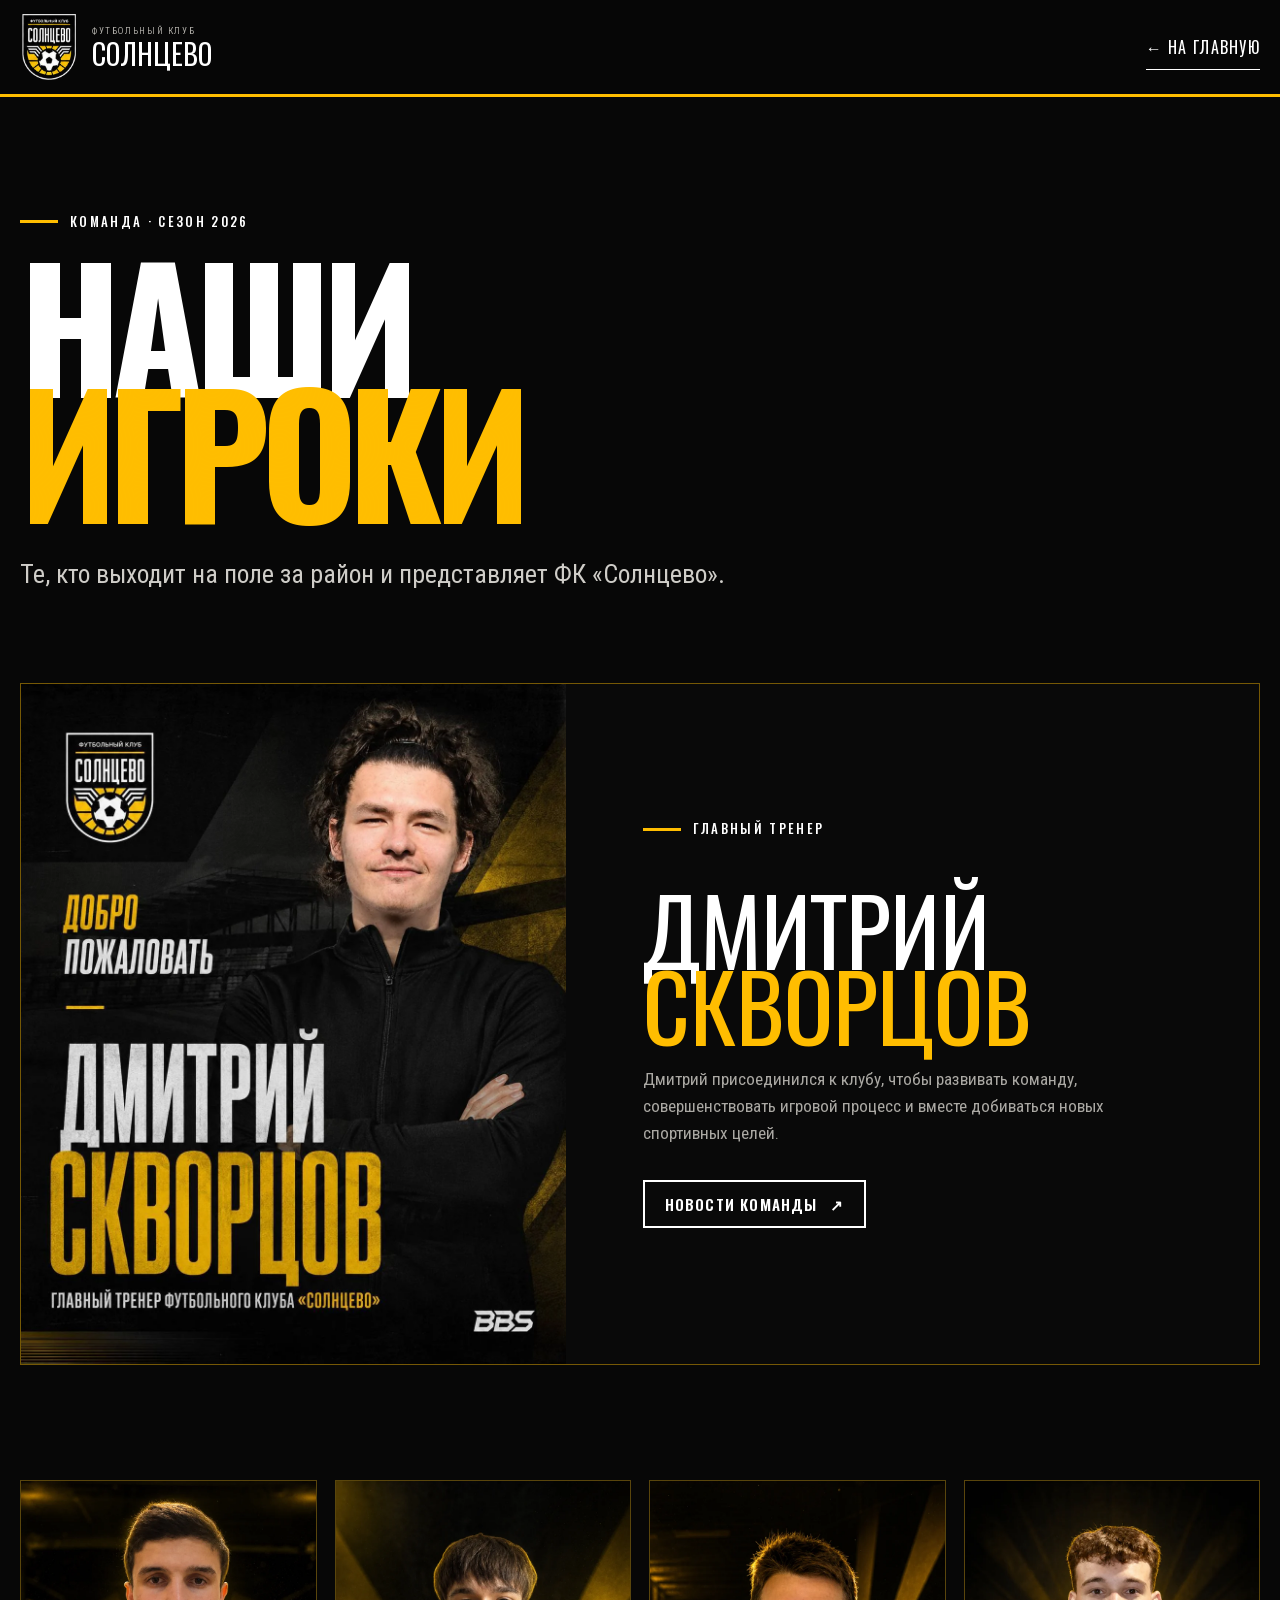
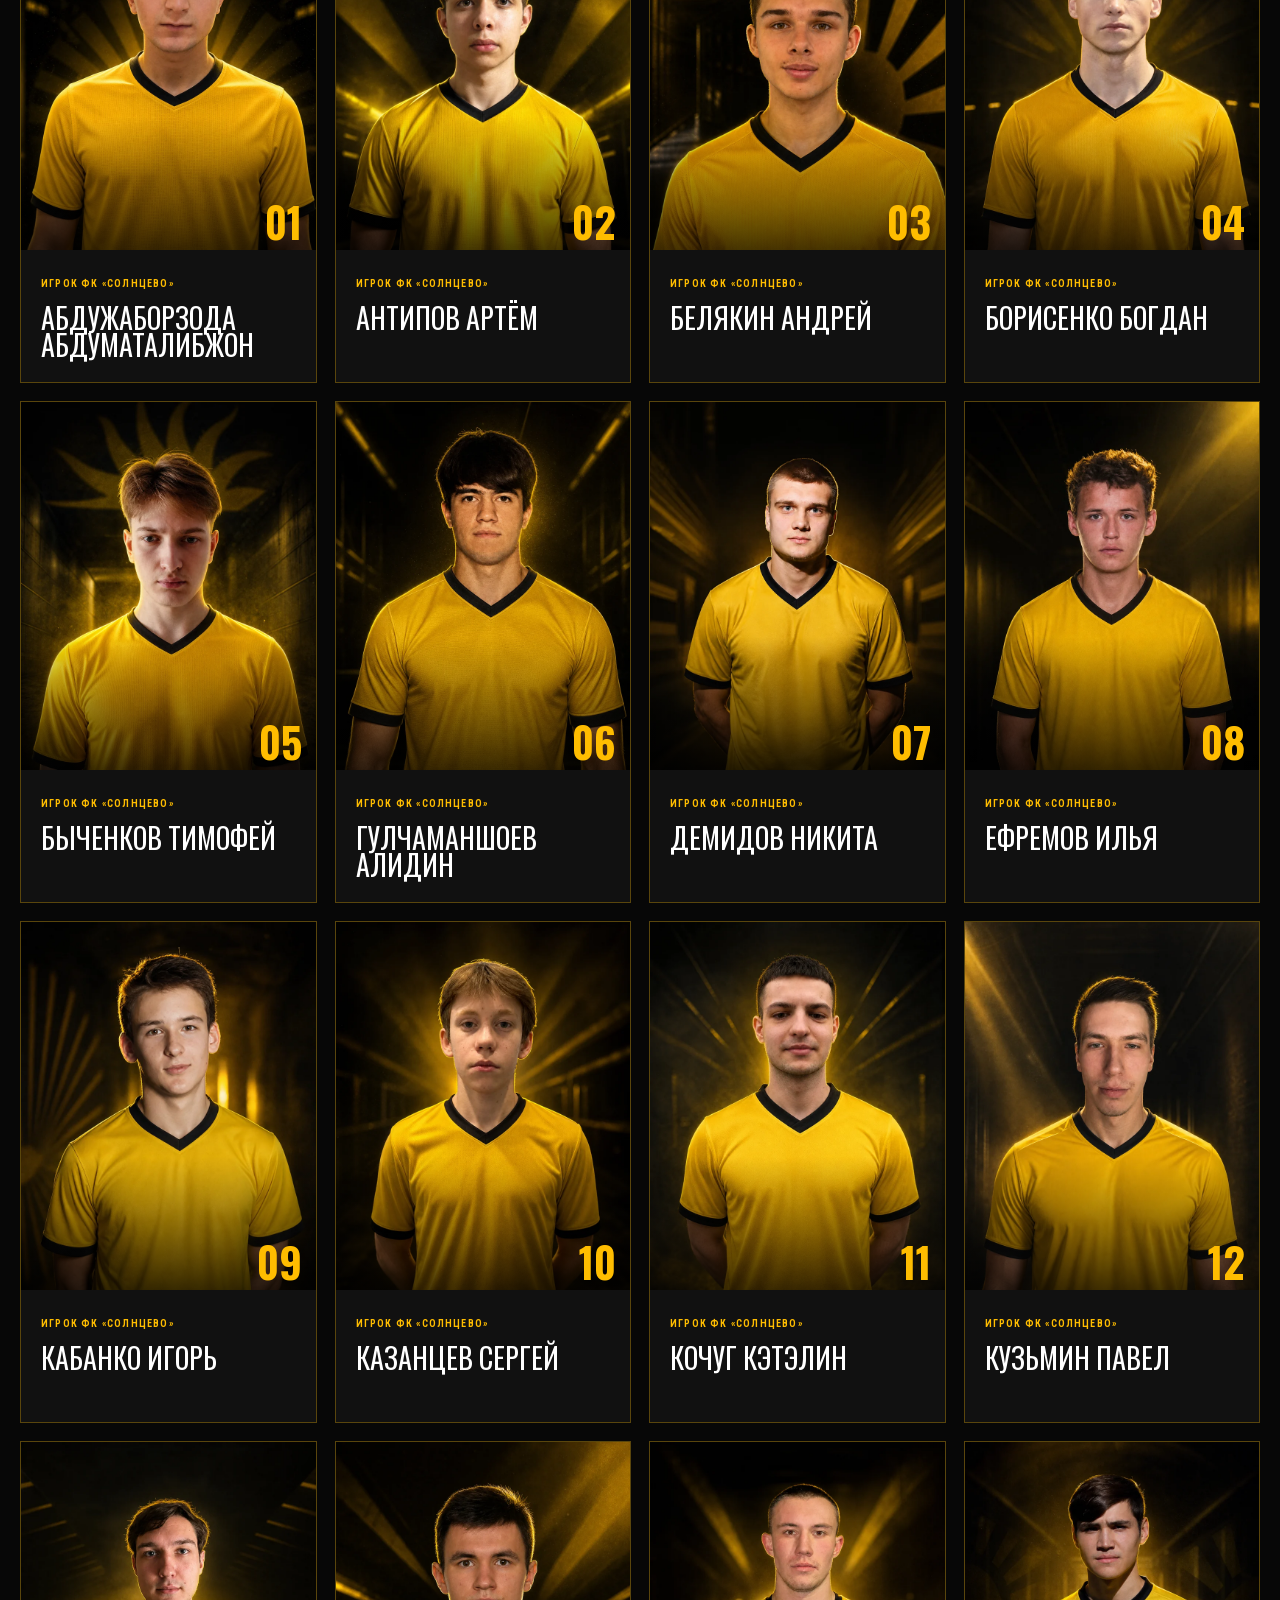
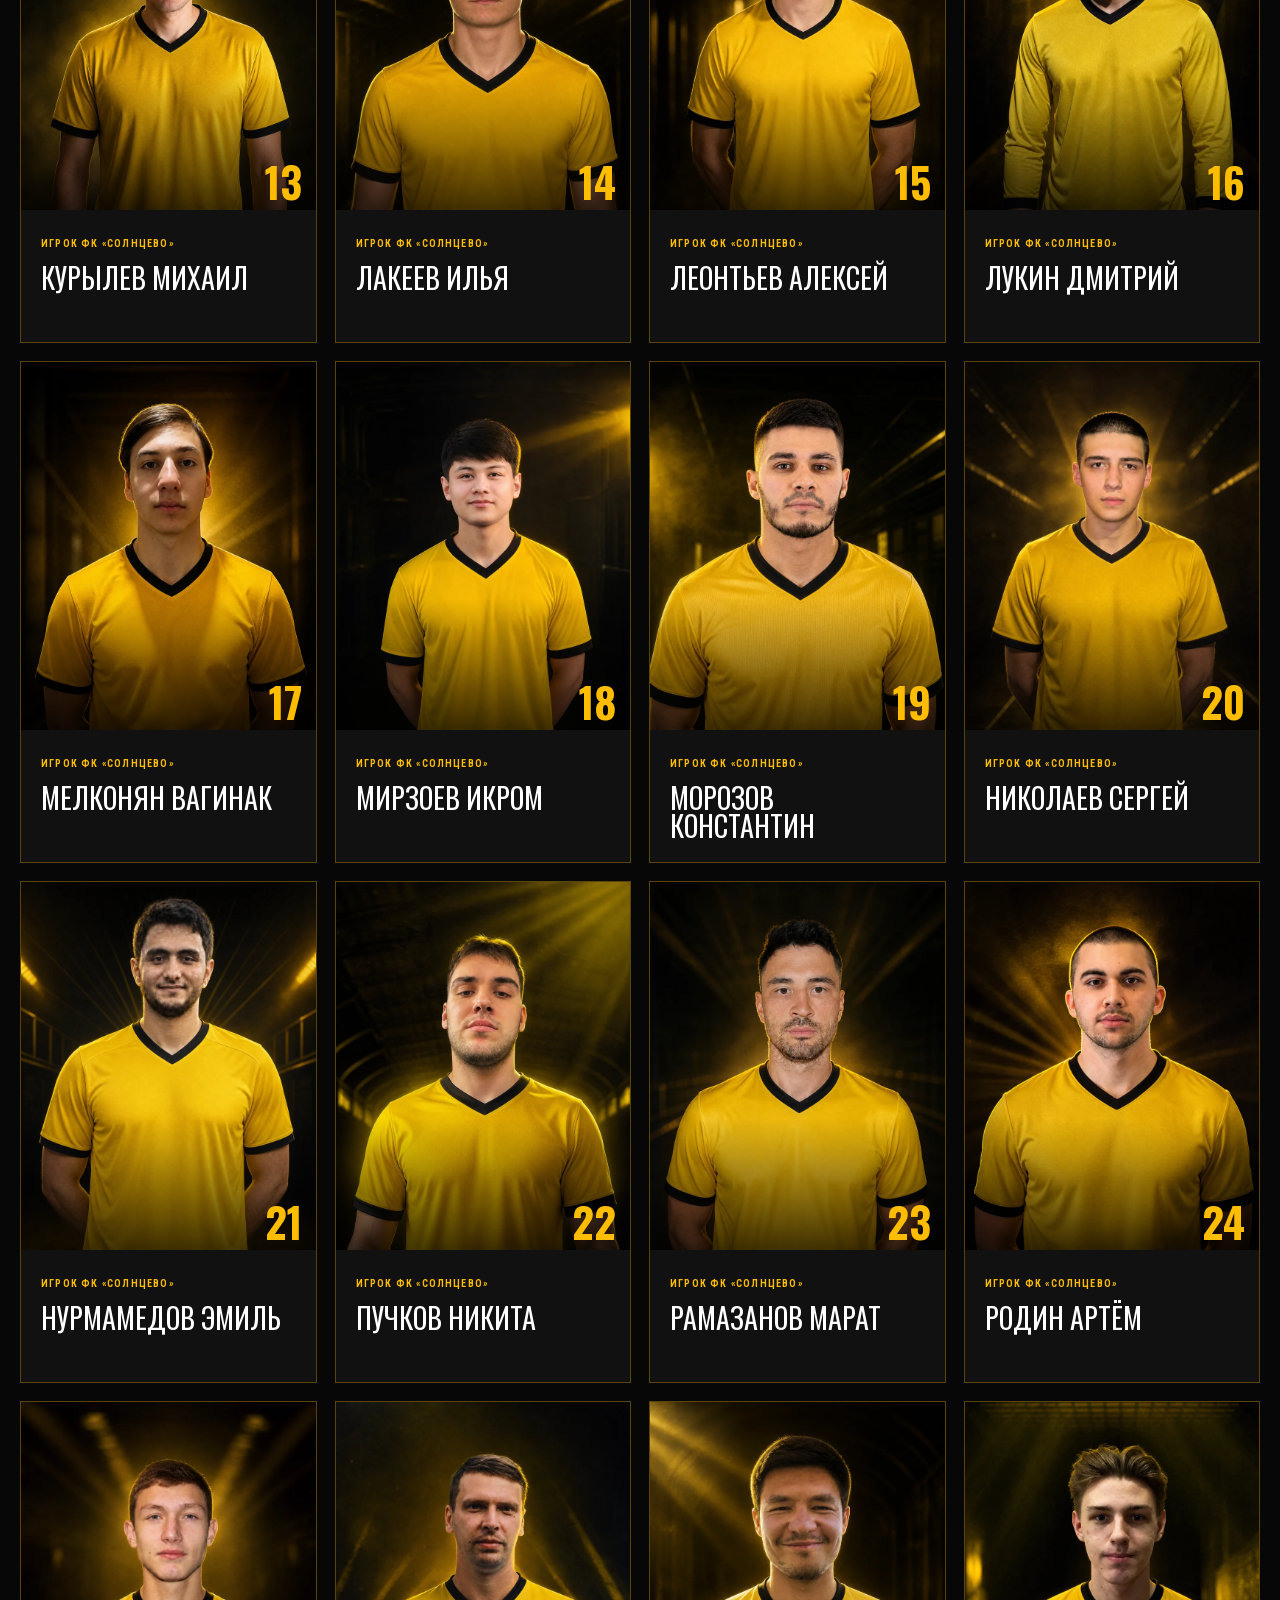
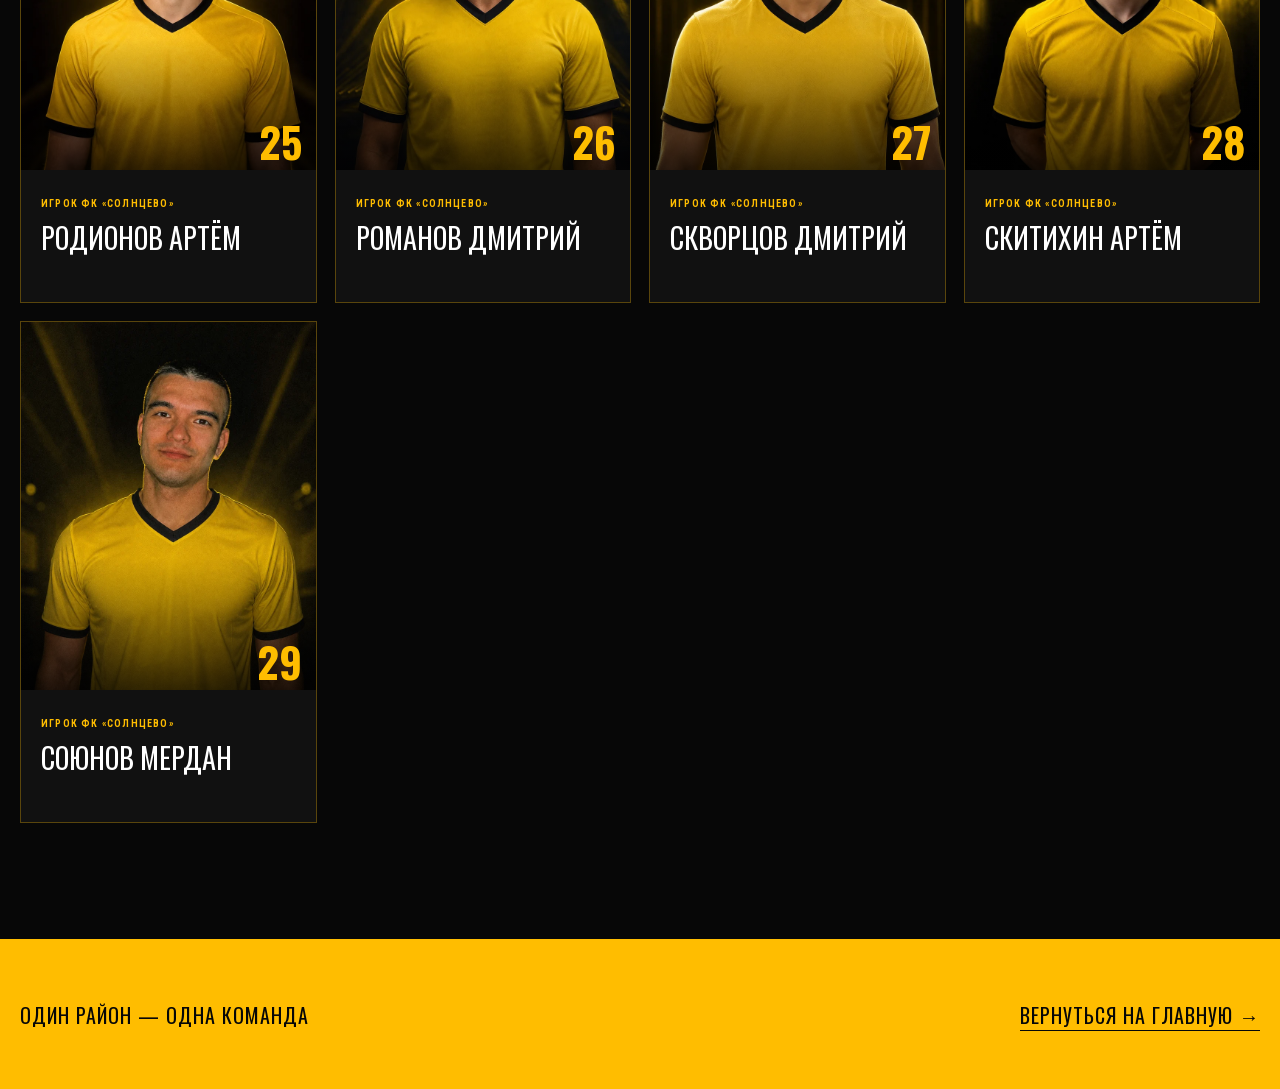
==== commit ff7f8bd3: "Publish roster fixtures media and club merch" ====
--- a/team/index.html
+++ b/team/index.html
@@ -1,4 +1,4 @@
-<!DOCTYPE html><html lang="ru" style="--font-display:&#x27;Oswald&#x27;, &#x27;Oswald Fallback&#x27;;--font-body:&#x27;Roboto Condensed&#x27;, &#x27;Roboto Condensed Fallback&#x27;"><head><meta charSet="utf-8"/><meta name="viewport" content="width=device-width, initial-scale=1"/><link rel="preload" href="/media/crest.png" as="image"/><link rel="preload" href="/media/players/01.webp" as="image"/><link rel="preload" href="/media/players/03.webp" as="image"/><link rel="preload" href="/media/players/04.webp" as="image"/><link rel="preload" href="/media/players/05.webp" as="image"/><link rel="preload" href="/media/players/06.webp" as="image"/><link rel="preload" href="/media/players/08.webp" as="image"/><link rel="preload" href="/media/players/11.webp" as="image"/><link rel="preload" href="/media/players/14.webp" as="image"/><link rel="stylesheet" href="/_next/static/css/index.Dhv3rTRO.css" data-rsc-css-href="/_next/static/css/index.Dhv3rTRO.css" data-precedence="vite-rsc/importer-resources"/>
+<!DOCTYPE html><html lang="ru" style="--font-display:&#x27;Oswald&#x27;, &#x27;Oswald Fallback&#x27;;--font-body:&#x27;Roboto Condensed&#x27;, &#x27;Roboto Condensed Fallback&#x27;"><head><meta charSet="utf-8"/><meta name="viewport" content="width=device-width, initial-scale=1"/><link rel="preload" href="/media/crest.png" as="image"/><link rel="preload" href="/media/players/01.webp" as="image"/><link rel="preload" href="/media/players/03.webp" as="image"/><link rel="preload" href="/media/players/04.webp" as="image"/><link rel="preload" href="/media/players/05.webp" as="image"/><link rel="preload" href="/media/players/06.webp" as="image"/><link rel="preload" href="/media/players/11.webp" as="image"/><link rel="preload" href="/media/players/14.webp" as="image"/><link rel="preload" href="/media/players/15.webp" as="image"/><link rel="stylesheet" href="/_next/static/css/index.BurLbQqw.css" data-rsc-css-href="/_next/static/css/index.BurLbQqw.css" data-precedence="vite-rsc/importer-resources"/>
 <link rel="preload" href="/_next/static/_vinext_fonts/oswald-9e15e75ea3b8/oswald-7e4962c8.woff2" as="font" type="font/woff2" crossorigin />
 <link rel="preload" href="/_next/static/_vinext_fonts/oswald-9e15e75ea3b8/oswald-8d143099.woff2" as="font" type="font/woff2" crossorigin />
 <link rel="preload" href="/_next/static/_vinext_fonts/roboto-condensed-01ccf8062903/roboto-condensed-82b4d7b0.woff2" as="font" type="font/woff2" crossorigin />
@@ -526,4 +526,4 @@
 
 .__variable_roboto_condensed_0hc0aws { --font-body: 'Roboto Condensed', 'Roboto Condensed Fallback'; }
 </style>
-</head><body><main class="squad-page"><header class="squad-header"><a href="/" class="squad-brand" aria-label="Вернуться на главную страницу ФК Солнцево"><img src="/media/crest.png" alt="Герб ФК Солнцево"/><span><small>Футбольный клуб</small>Солнцево</span></a><a href="/" class="squad-back">← На главную</a></header><section class="squad-hero"><p class="eyebrow"><span></span> Команда · сезон 2026</p><h1>Наши<br/><em>игроки</em></h1><p>Те, кто выходит на поле за район и представляет ФК «Солнцево».</p></section><section class="coach-feature" aria-labelledby="coach-title"><div class="coach-feature__image"><img src="/media/dmitry-skvortsov-head-coach.webp" alt="Дмитрий Скворцов, главный тренер ФК Солнцево" loading="lazy"/></div><div class="coach-feature__copy"><p class="eyebrow"><span></span> Главный тренер</p><h2 id="coach-title">Дмитрий<br/><em>Скворцов</em></h2><p>Дмитрий присоединился к клубу, чтобы развивать команду, совершенствовать игровой процесс и вместе добиваться новых спортивных целей.</p><a class="button button--outline" href="https://t.me/fcsolntsevo" target="_blank" rel="noreferrer">Новости команды <span aria-hidden="true">↗</span></a></div></section><section class="squad-grid" aria-label="Состав ФК Солнцево"><article class="player-card"><div class="player-card__image"><img src="/media/players/01.webp" alt="Абдужаборзода Абдуматалибжон, игрок ФК Солнцево" loading="eager"/><span aria-hidden="true">01</span></div><div class="player-card__body"><small>Игрок ФК «Солнцево»</small><h2>Абдужаборзода Абдуматалибжон</h2></div></article><article class="player-card"><div class="player-card__image"><img src="/media/players/03.webp" alt="Антипов Артём, игрок ФК Солнцево" loading="eager"/><span aria-hidden="true">02</span></div><div class="player-card__body"><small>Игрок ФК «Солнцево»</small><h2>Антипов Артём</h2></div></article><article class="player-card"><div class="player-card__image"><img src="/media/players/04.webp" alt="Белякин Андрей, игрок ФК Солнцево" loading="eager"/><span aria-hidden="true">03</span></div><div class="player-card__body"><small>Игрок ФК «Солнцево»</small><h2>Белякин Андрей</h2></div></article><article class="player-card"><div class="player-card__image"><img src="/media/players/05.webp" alt="Борисенко Богдан, игрок ФК Солнцево" loading="eager"/><span aria-hidden="true">04</span></div><div class="player-card__body"><small>Игрок ФК «Солнцево»</small><h2>Борисенко Богдан</h2></div></article><article class="player-card"><div class="player-card__image"><img src="/media/players/06.webp" alt="Быченков Тимофей, игрок ФК Солнцево" loading="eager"/><span aria-hidden="true">05</span></div><div class="player-card__body"><small>Игрок ФК «Солнцево»</small><h2>Быченков Тимофей</h2></div></article><article class="player-card"><div class="player-card__image"><img src="/media/players/08.webp" alt="Гилёв Максим, игрок ФК Солнцево" loading="eager"/><span aria-hidden="true">06</span></div><div class="player-card__body"><small>Игрок ФК «Солнцево»</small><h2>Гилёв Максим</h2></div></article><article class="player-card"><div class="player-card__image"><img src="/media/players/11.webp" alt="Гулчаманшоев Алидин, игрок ФК Солнцево" loading="eager"/><span aria-hidden="true">07</span></div><div class="player-card__body"><small>Игрок ФК «Солнцево»</small><h2>Гулчаманшоев Алидин</h2></div></article><article class="player-card"><div class="player-card__image"><img src="/media/players/14.webp" alt="Демидов Никита, игрок ФК Солнцево" loading="eager"/><span aria-hidden="true">08</span></div><div class="player-card__body"><small>Игрок ФК «Солнцево»</small><h2>Демидов Никита</h2></div></article><article class="player-card"><div class="player-card__image"><img src="/media/players/15.webp" alt="Ефремов Илья, игрок ФК Солнцево" loading="lazy"/><span aria-hidden="true">09</span></div><div class="player-card__body"><small>Игрок ФК «Солнцево»</small><h2>Ефремов Илья</h2></div></article><article class="player-card"><div class="player-card__image"><img src="/media/players/19.webp" alt="Кабанко Игорь, игрок ФК Солнцево" loading="lazy"/><span aria-hidden="true">10</span></div><div class="player-card__body"><small>Игрок ФК «Солнцево»</small><h2>Кабанко Игорь</h2></div></article><article class="player-card"><div class="player-card__image"><img src="/media/players/20.webp" alt="Казанцев Сергей, игрок ФК Солнцево" loading="lazy"/><span aria-hidden="true">11</span></div><div class="player-card__body"><small>Игрок ФК «Солнцево»</small><h2>Казанцев Сергей</h2></div></article><article class="player-card"><div class="player-card__image"><img src="/media/players/23.webp" alt="Кочуг Кэтэлин, игрок ФК Солнцево" loading="lazy"/><span aria-hidden="true">12</span></div><div class="player-card__body"><small>Игрок ФК «Солнцево»</small><h2>Кочуг Кэтэлин</h2></div></article><article class="player-card"><div class="player-card__image"><img src="/media/players/24.webp" alt="Кузьмин Павел, игрок ФК Солнцево" loading="lazy"/><span aria-hidden="true">13</span></div><div class="player-card__body"><small>Игрок ФК «Солнцево»</small><h2>Кузьмин Павел</h2></div></article><article class="player-card"><div class="player-card__image"><img src="/media/players/25.webp" alt="Курылев Михаил, игрок ФК Солнцево" loading="lazy"/><span aria-hidden="true">14</span></div><div class="player-card__body"><small>Игрок ФК «Солнцево»</small><h2>Курылев Михаил</h2></div></article><article class="player-card"><div class="player-card__image"><img src="/media/players/26.webp" alt="Лакеев Илья, игрок ФК Солнцево" loading="lazy"/><span aria-hidden="true">15</span></div><div class="player-card__body"><small>Игрок ФК «Солнцево»</small><h2>Лакеев Илья</h2></div></article><article class="player-card"><div class="player-card__image"><img src="/media/players/27.webp" alt="Леонтьев Алексей, игрок ФК Солнцево" loading="lazy"/><span aria-hidden="true">16</span></div><div class="player-card__body"><small>Игрок ФК «Солнцево»</small><h2>Леонтьев Алексей</h2></div></article><article class="player-card"><div class="player-card__image"><img src="/media/players/29.webp" alt="Лукин Дмитрий, игрок ФК Солнцево" loading="lazy"/><span aria-hidden="true">17</span></div><div class="player-card__body"><small>Игрок ФК «Солнцево»</small><h2>Лукин Дмитрий</h2></div></article><article class="player-card"><div class="player-card__image"><img src="/media/players/30.webp" alt="Мелконян Вагинак, игрок ФК Солнцево" loading="lazy"/><span aria-hidden="true">18</span></div><div class="player-card__body"><small>Игрок ФК «Солнцево»</small><h2>Мелконян Вагинак</h2></div></article><article class="player-card"><div class="player-card__image"><img src="/media/players/31.webp" alt="Мирзоев Икром, игрок ФК Солнцево" loading="lazy"/><span aria-hidden="true">19</span></div><div class="player-card__body"><small>Игрок ФК «Солнцево»</small><h2>Мирзоев Икром</h2></div></article><article class="player-card"><div class="player-card__image"><img src="/media/players/32.webp" alt="Морозов Константин, игрок ФК Солнцево" loading="lazy"/><span aria-hidden="true">20</span></div><div class="player-card__body"><small>Игрок ФК «Солнцево»</small><h2>Морозов Константин</h2></div></article><article class="player-card"><div class="player-card__image"><img src="/media/players/34.webp" alt="Николаев Сергей, игрок ФК Солнцево" loading="lazy"/><span aria-hidden="true">21</span></div><div class="player-card__body"><small>Игрок ФК «Солнцево»</small><h2>Николаев Сергей</h2></div></article><article class="player-card"><div class="player-card__image"><img src="/media/players/35.webp" alt="Нурмамедов Эмиль, игрок ФК Солнцево" loading="lazy"/><span aria-hidden="true">22</span></div><div class="player-card__body"><small>Игрок ФК «Солнцево»</small><h2>Нурмамедов Эмиль</h2></div></article><article class="player-card"><div class="player-card__image"><img src="/media/players/37.webp" alt="Панин Денис, игрок ФК Солнцево" loading="lazy"/><span aria-hidden="true">23</span></div><div class="player-card__body"><small>Игрок ФК «Солнцево»</small><h2>Панин Денис</h2></div></article><article class="player-card"><div class="player-card__image"><img src="/media/players/38.webp" alt="Пучков Никита, игрок ФК Солнцево" loading="lazy"/><span aria-hidden="true">24</span></div><div class="player-card__body"><small>Игрок ФК «Солнцево»</small><h2>Пучков Никита</h2></div></article><article class="player-card"><div class="player-card__image"><img src="/media/players/39.webp" alt="Рамазанов Марат, игрок ФК Солнцево" loading="lazy"/><span aria-hidden="true">25</span></div><div class="player-card__body"><small>Игрок ФК «Солнцево»</small><h2>Рамазанов Марат</h2></div></article><article class="player-card"><div class="player-card__image"><img src="/media/players/40.webp" alt="Родин Артём, игрок ФК Солнцево" loading="lazy"/><span aria-hidden="true">26</span></div><div class="player-card__body"><small>Игрок ФК «Солнцево»</small><h2>Родин Артём</h2></div></article><article class="player-card"><div class="player-card__image"><img src="/media/players/41.webp" alt="Родионов Артём, игрок ФК Солнцево" loading="lazy"/><span aria-hidden="true">27</span></div><div class="player-card__body"><small>Игрок ФК «Солнцево»</small><h2>Родионов Артём</h2></div></article><article class="player-card"><div class="player-card__image"><img src="/media/players/42.webp" alt="Романов Дмитрий, игрок ФК Солнцево" loading="lazy"/><span aria-hidden="true">28</span></div><div class="player-card__body"><small>Игрок ФК «Солнцево»</small><h2>Романов Дмитрий</h2></div></article><article class="player-card"><div class="player-card__image"><img src="/media/players/45.webp" alt="Силиненков Михаил, игрок ФК Солнцево" loading="lazy"/><span aria-hidden="true">29</span></div><div class="player-card__body"><small>Игрок ФК «Солнцево»</small><h2>Силиненков Михаил</h2></div></article><article class="player-card"><div class="player-card__image"><img src="/media/players/46.webp" alt="Скворцов Дмитрий, игрок ФК Солнцево" loading="lazy"/><span aria-hidden="true">30</span></div><div class="player-card__body"><small>Игрок ФК «Солнцево»</small><h2>Скворцов Дмитрий</h2></div></article><article class="player-card"><div class="player-card__image"><img src="/media/players/47.webp" alt="Скитихин Артём, игрок ФК Солнцево" loading="lazy"/><span aria-hidden="true">31</span></div><div class="player-card__body"><small>Игрок ФК «Солнцево»</small><h2>Скитихин Артём</h2></div></article><article class="player-card"><div class="player-card__image"><img src="/media/players/48.webp" alt="Союнов Мердан, игрок ФК Солнцево" loading="lazy"/><span aria-hidden="true">32</span></div><div class="player-card__body"><small>Игрок ФК «Солнцево»</small><h2>Союнов Мердан</h2></div></article><article class="player-card"><div class="player-card__image"><img src="/media/players/49.webp" alt="Сундуков Владислав, игрок ФК Солнцево" loading="lazy"/><span aria-hidden="true">33</span></div><div class="player-card__body"><small>Игрок ФК «Солнцево»</small><h2>Сундуков Владислав</h2></div></article><article class="player-card"><div class="player-card__image"><img src="/media/players/51.webp" alt="Шумский Константин, игрок ФК Солнцево" loading="lazy"/><span aria-hidden="true">34</span></div><div class="player-card__body"><small>Игрок ФК «Солнцево»</small><h2>Шумский Константин</h2></div></article></section><footer class="squad-footer"><span>Один район — одна команда</span><a href="/">Вернуться на главную →</a></footer></main><!--$--><!--/$--><div hidden=""><!--$?--><template id="B:0"></template><!--/$--></div><div hidden id="S:0"><div hidden=""><title>Состав команды | ФК Солнцево</title><meta name="description" content="Игроки футбольного клуба «Солнцево» в сезоне 2026."><meta name="keywords" content="ФК Солнцево,футбол Солнцево,футбольный клуб Москва"><meta property="og:title" content="ФК Солнцево — один район, одна команда"><meta property="og:description" content="Матчи, состав, новости и жизнь футбольного клуба «Солнцево»."><meta property="og:url" content="https://127.0.0.1:3100"><meta property="og:type" content="website"><meta property="og:locale" content="ru_RU"><meta property="og:image" content="https://127.0.0.1:3100/og.png"><meta property="og:image:width" content="1672"><meta property="og:image:height" content="941"><meta property="og:image:alt" content="ФК Солнцево — один район, одна команда"><meta name="twitter:card" content="summary_large_image"><meta name="twitter:title" content="ФК Солнцево — один район, одна команда"><meta name="twitter:description" content="Матчи, состав, новости и жизнь футбольного клуба «Солнцево»."><meta name="twitter:image" content="https://127.0.0.1:3100/og.png"><link rel="shortcut icon" href="/favicon.ico?v=2"><link rel="icon" href="/favicon.ico?v=2" type="image/x-icon" sizes="64x64"><link rel="icon" href="/favicon.png?v=2" type="image/png" sizes="256x256"><link rel="apple-touch-icon" href="/favicon.png?v=2"></div></div></body></html>+</head><body><main class="squad-page"><header class="squad-header"><a href="/" class="squad-brand" aria-label="Вернуться на главную страницу ФК Солнцево"><img src="/media/crest.png" alt="Герб ФК Солнцево"/><span><small>Футбольный клуб</small>Солнцево</span></a><a href="/" class="squad-back">← На главную</a></header><section class="squad-hero"><p class="eyebrow"><span></span> Команда · сезон 2026</p><h1>Наши<br/><em>игроки</em></h1><p>Те, кто выходит на поле за район и представляет ФК «Солнцево».</p></section><section class="coach-feature" aria-labelledby="coach-title"><div class="coach-feature__image"><img src="/media/dmitry-skvortsov-head-coach.webp" alt="Дмитрий Скворцов, главный тренер ФК Солнцево" loading="lazy"/></div><div class="coach-feature__copy"><p class="eyebrow"><span></span> Главный тренер</p><h2 id="coach-title">Дмитрий<br/><em>Скворцов</em></h2><p>Дмитрий присоединился к клубу, чтобы развивать команду, совершенствовать игровой процесс и вместе добиваться новых спортивных целей.</p><a class="button button--outline" href="https://t.me/fcsolntsevo" target="_blank" rel="noreferrer">Новости команды <span aria-hidden="true">↗</span></a></div></section><section class="squad-grid" aria-label="Состав ФК Солнцево"><article class="player-card"><div class="player-card__image"><img src="/media/players/01.webp" alt="Абдужаборзода Абдуматалибжон, игрок ФК Солнцево" loading="eager"/><span aria-hidden="true">01</span></div><div class="player-card__body"><small>Игрок ФК «Солнцево»</small><h2>Абдужаборзода Абдуматалибжон</h2></div></article><article class="player-card"><div class="player-card__image"><img src="/media/players/03.webp" alt="Антипов Артём, игрок ФК Солнцево" loading="eager"/><span aria-hidden="true">02</span></div><div class="player-card__body"><small>Игрок ФК «Солнцево»</small><h2>Антипов Артём</h2></div></article><article class="player-card"><div class="player-card__image"><img src="/media/players/04.webp" alt="Белякин Андрей, игрок ФК Солнцево" loading="eager"/><span aria-hidden="true">03</span></div><div class="player-card__body"><small>Игрок ФК «Солнцево»</small><h2>Белякин Андрей</h2></div></article><article class="player-card"><div class="player-card__image"><img src="/media/players/05.webp" alt="Борисенко Богдан, игрок ФК Солнцево" loading="eager"/><span aria-hidden="true">04</span></div><div class="player-card__body"><small>Игрок ФК «Солнцево»</small><h2>Борисенко Богдан</h2></div></article><article class="player-card"><div class="player-card__image"><img src="/media/players/06.webp" alt="Быченков Тимофей, игрок ФК Солнцево" loading="eager"/><span aria-hidden="true">05</span></div><div class="player-card__body"><small>Игрок ФК «Солнцево»</small><h2>Быченков Тимофей</h2></div></article><article class="player-card"><div class="player-card__image"><img src="/media/players/11.webp" alt="Гулчаманшоев Алидин, игрок ФК Солнцево" loading="eager"/><span aria-hidden="true">06</span></div><div class="player-card__body"><small>Игрок ФК «Солнцево»</small><h2>Гулчаманшоев Алидин</h2></div></article><article class="player-card"><div class="player-card__image"><img src="/media/players/14.webp" alt="Демидов Никита, игрок ФК Солнцево" loading="eager"/><span aria-hidden="true">07</span></div><div class="player-card__body"><small>Игрок ФК «Солнцево»</small><h2>Демидов Никита</h2></div></article><article class="player-card"><div class="player-card__image"><img src="/media/players/15.webp" alt="Ефремов Илья, игрок ФК Солнцево" loading="eager"/><span aria-hidden="true">08</span></div><div class="player-card__body"><small>Игрок ФК «Солнцево»</small><h2>Ефремов Илья</h2></div></article><article class="player-card"><div class="player-card__image"><img src="/media/players/19.webp" alt="Кабанко Игорь, игрок ФК Солнцево" loading="lazy"/><span aria-hidden="true">09</span></div><div class="player-card__body"><small>Игрок ФК «Солнцево»</small><h2>Кабанко Игорь</h2></div></article><article class="player-card"><div class="player-card__image"><img src="/media/players/20.webp" alt="Казанцев Сергей, игрок ФК Солнцево" loading="lazy"/><span aria-hidden="true">10</span></div><div class="player-card__body"><small>Игрок ФК «Солнцево»</small><h2>Казанцев Сергей</h2></div></article><article class="player-card"><div class="player-card__image"><img src="/media/players/23.webp" alt="Кочуг Кэтэлин, игрок ФК Солнцево" loading="lazy"/><span aria-hidden="true">11</span></div><div class="player-card__body"><small>Игрок ФК «Солнцево»</small><h2>Кочуг Кэтэлин</h2></div></article><article class="player-card"><div class="player-card__image"><img src="/media/players/24.webp" alt="Кузьмин Павел, игрок ФК Солнцево" loading="lazy"/><span aria-hidden="true">12</span></div><div class="player-card__body"><small>Игрок ФК «Солнцево»</small><h2>Кузьмин Павел</h2></div></article><article class="player-card"><div class="player-card__image"><img src="/media/players/25.webp" alt="Курылев Михаил, игрок ФК Солнцево" loading="lazy"/><span aria-hidden="true">13</span></div><div class="player-card__body"><small>Игрок ФК «Солнцево»</small><h2>Курылев Михаил</h2></div></article><article class="player-card"><div class="player-card__image"><img src="/media/players/26.webp" alt="Лакеев Илья, игрок ФК Солнцево" loading="lazy"/><span aria-hidden="true">14</span></div><div class="player-card__body"><small>Игрок ФК «Солнцево»</small><h2>Лакеев Илья</h2></div></article><article class="player-card"><div class="player-card__image"><img src="/media/players/27.webp" alt="Леонтьев Алексей, игрок ФК Солнцево" loading="lazy"/><span aria-hidden="true">15</span></div><div class="player-card__body"><small>Игрок ФК «Солнцево»</small><h2>Леонтьев Алексей</h2></div></article><article class="player-card"><div class="player-card__image"><img src="/media/players/29.webp" alt="Лукин Дмитрий, игрок ФК Солнцево" loading="lazy"/><span aria-hidden="true">16</span></div><div class="player-card__body"><small>Игрок ФК «Солнцево»</small><h2>Лукин Дмитрий</h2></div></article><article class="player-card"><div class="player-card__image"><img src="/media/players/30.webp" alt="Мелконян Вагинак, игрок ФК Солнцево" loading="lazy"/><span aria-hidden="true">17</span></div><div class="player-card__body"><small>Игрок ФК «Солнцево»</small><h2>Мелконян Вагинак</h2></div></article><article class="player-card"><div class="player-card__image"><img src="/media/players/31.webp" alt="Мирзоев Икром, игрок ФК Солнцево" loading="lazy"/><span aria-hidden="true">18</span></div><div class="player-card__body"><small>Игрок ФК «Солнцево»</small><h2>Мирзоев Икром</h2></div></article><article class="player-card"><div class="player-card__image"><img src="/media/players/32.webp" alt="Морозов Константин, игрок ФК Солнцево" loading="lazy"/><span aria-hidden="true">19</span></div><div class="player-card__body"><small>Игрок ФК «Солнцево»</small><h2>Морозов Константин</h2></div></article><article class="player-card"><div class="player-card__image"><img src="/media/players/34.webp" alt="Николаев Сергей, игрок ФК Солнцево" loading="lazy"/><span aria-hidden="true">20</span></div><div class="player-card__body"><small>Игрок ФК «Солнцево»</small><h2>Николаев Сергей</h2></div></article><article class="player-card"><div class="player-card__image"><img src="/media/players/35.webp" alt="Нурмамедов Эмиль, игрок ФК Солнцево" loading="lazy"/><span aria-hidden="true">21</span></div><div class="player-card__body"><small>Игрок ФК «Солнцево»</small><h2>Нурмамедов Эмиль</h2></div></article><article class="player-card"><div class="player-card__image"><img src="/media/players/38.webp" alt="Пучков Никита, игрок ФК Солнцево" loading="lazy"/><span aria-hidden="true">22</span></div><div class="player-card__body"><small>Игрок ФК «Солнцево»</small><h2>Пучков Никита</h2></div></article><article class="player-card"><div class="player-card__image"><img src="/media/players/39.webp" alt="Рамазанов Марат, игрок ФК Солнцево" loading="lazy"/><span aria-hidden="true">23</span></div><div class="player-card__body"><small>Игрок ФК «Солнцево»</small><h2>Рамазанов Марат</h2></div></article><article class="player-card"><div class="player-card__image"><img src="/media/players/40.webp" alt="Родин Артём, игрок ФК Солнцево" loading="lazy"/><span aria-hidden="true">24</span></div><div class="player-card__body"><small>Игрок ФК «Солнцево»</small><h2>Родин Артём</h2></div></article><article class="player-card"><div class="player-card__image"><img src="/media/players/41.webp" alt="Родионов Артём, игрок ФК Солнцево" loading="lazy"/><span aria-hidden="true">25</span></div><div class="player-card__body"><small>Игрок ФК «Солнцево»</small><h2>Родионов Артём</h2></div></article><article class="player-card"><div class="player-card__image"><img src="/media/players/42.webp" alt="Романов Дмитрий, игрок ФК Солнцево" loading="lazy"/><span aria-hidden="true">26</span></div><div class="player-card__body"><small>Игрок ФК «Солнцево»</small><h2>Романов Дмитрий</h2></div></article><article class="player-card"><div class="player-card__image"><img src="/media/players/46.webp" alt="Скворцов Дмитрий, игрок ФК Солнцево" loading="lazy"/><span aria-hidden="true">27</span></div><div class="player-card__body"><small>Игрок ФК «Солнцево»</small><h2>Скворцов Дмитрий</h2></div></article><article class="player-card"><div class="player-card__image"><img src="/media/players/47.webp" alt="Скитихин Артём, игрок ФК Солнцево" loading="lazy"/><span aria-hidden="true">28</span></div><div class="player-card__body"><small>Игрок ФК «Солнцево»</small><h2>Скитихин Артём</h2></div></article><article class="player-card"><div class="player-card__image"><img src="/media/players/48.webp" alt="Союнов Мердан, игрок ФК Солнцево" loading="lazy"/><span aria-hidden="true">29</span></div><div class="player-card__body"><small>Игрок ФК «Солнцево»</small><h2>Союнов Мердан</h2></div></article></section><footer class="squad-footer"><span>Один район — одна команда</span><a href="/">Вернуться на главную →</a></footer></main><!--$--><!--/$--><div hidden=""><!--$?--><template id="B:0"></template><!--/$--></div><div hidden id="S:0"><div hidden=""><title>Состав команды | ФК Солнцево</title><meta name="description" content="Игроки футбольного клуба «Солнцево» в сезоне 2026."><meta name="keywords" content="ФК Солнцево,футбол Солнцево,футбольный клуб Москва"><meta property="og:title" content="ФК Солнцево — один район, одна команда"><meta property="og:description" content="Матчи, состав, новости и жизнь футбольного клуба «Солнцево»."><meta property="og:url" content="https://127.0.0.1:3100"><meta property="og:type" content="website"><meta property="og:locale" content="ru_RU"><meta property="og:image" content="https://127.0.0.1:3100/og.png"><meta property="og:image:width" content="1672"><meta property="og:image:height" content="941"><meta property="og:image:alt" content="ФК Солнцево — один район, одна команда"><meta name="twitter:card" content="summary_large_image"><meta name="twitter:title" content="ФК Солнцево — один район, одна команда"><meta name="twitter:description" content="Матчи, состав, новости и жизнь футбольного клуба «Солнцево»."><meta name="twitter:image" content="https://127.0.0.1:3100/og.png"><link rel="shortcut icon" href="/favicon.ico?v=2"><link rel="icon" href="/favicon.ico?v=2" type="image/x-icon" sizes="64x64"><link rel="icon" href="/favicon.png?v=2" type="image/png" sizes="256x256"><link rel="apple-touch-icon" href="/favicon.png?v=2"></div></div></body></html>
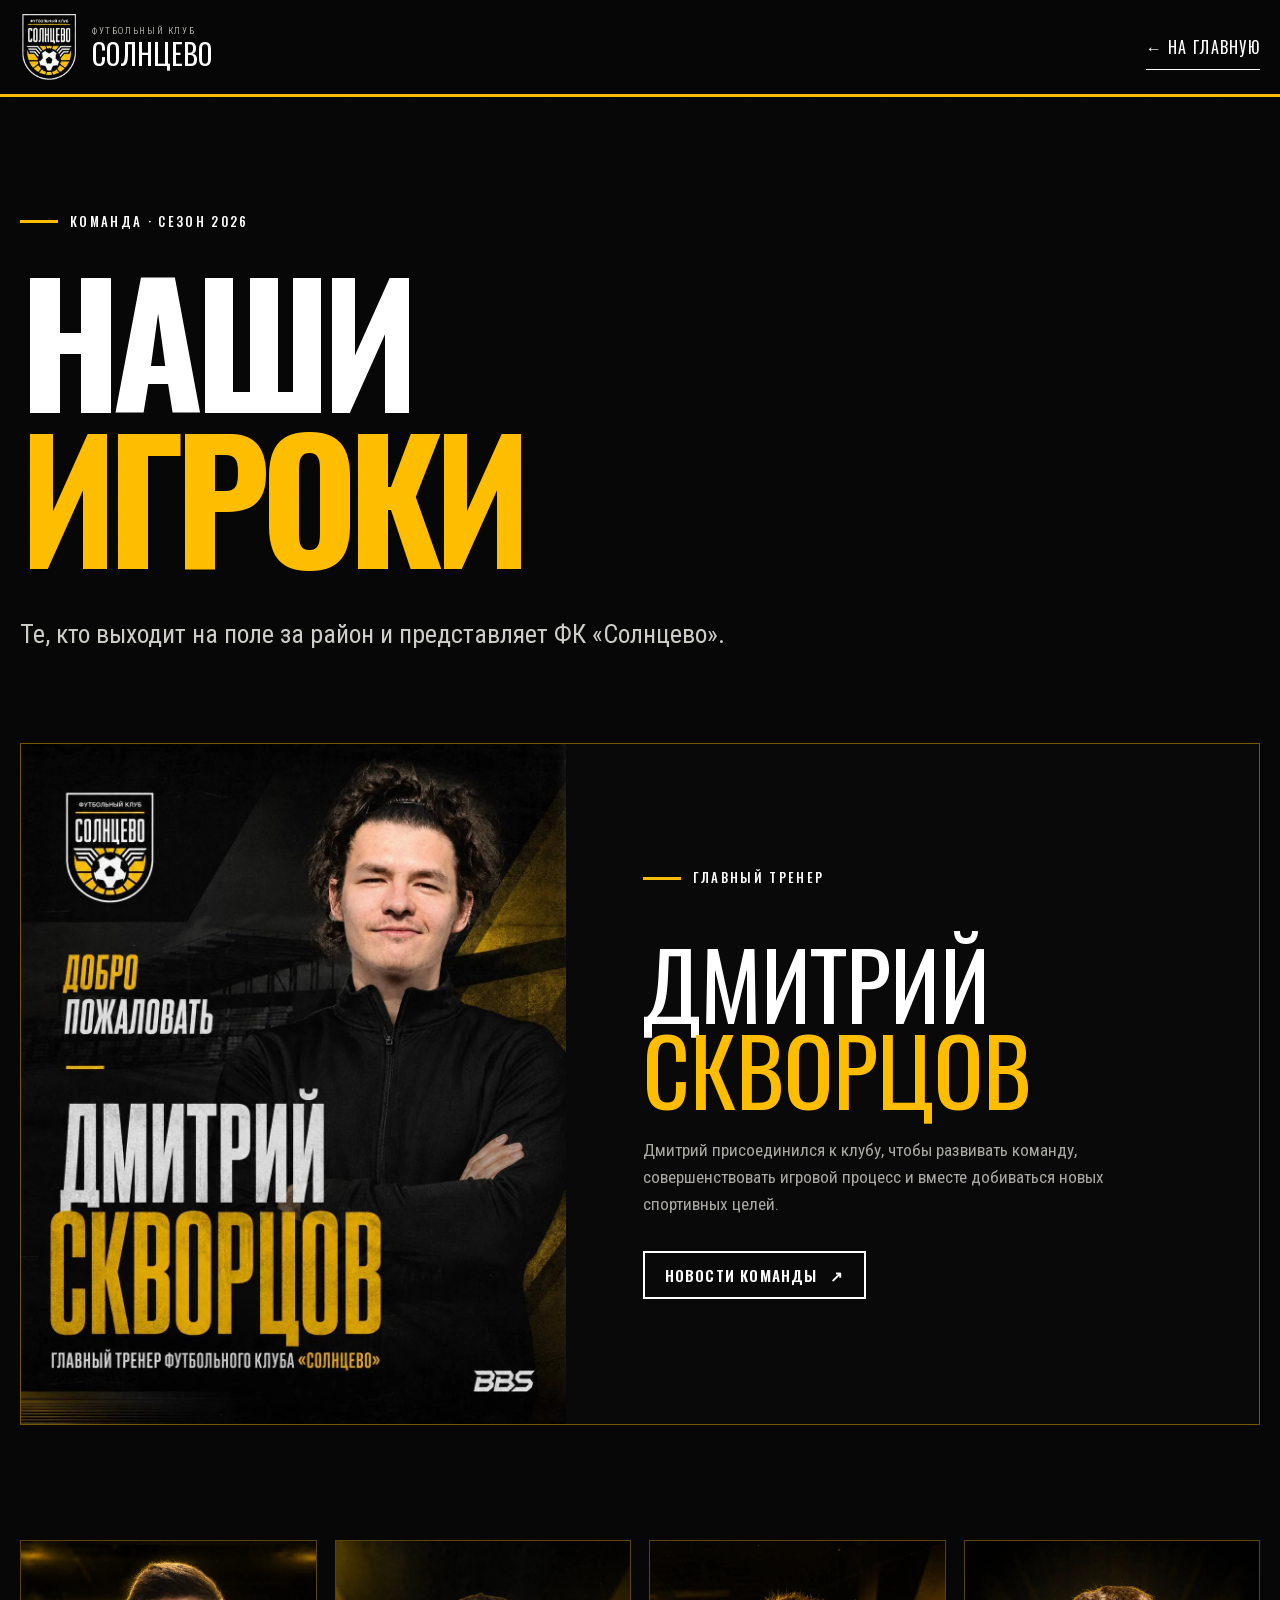
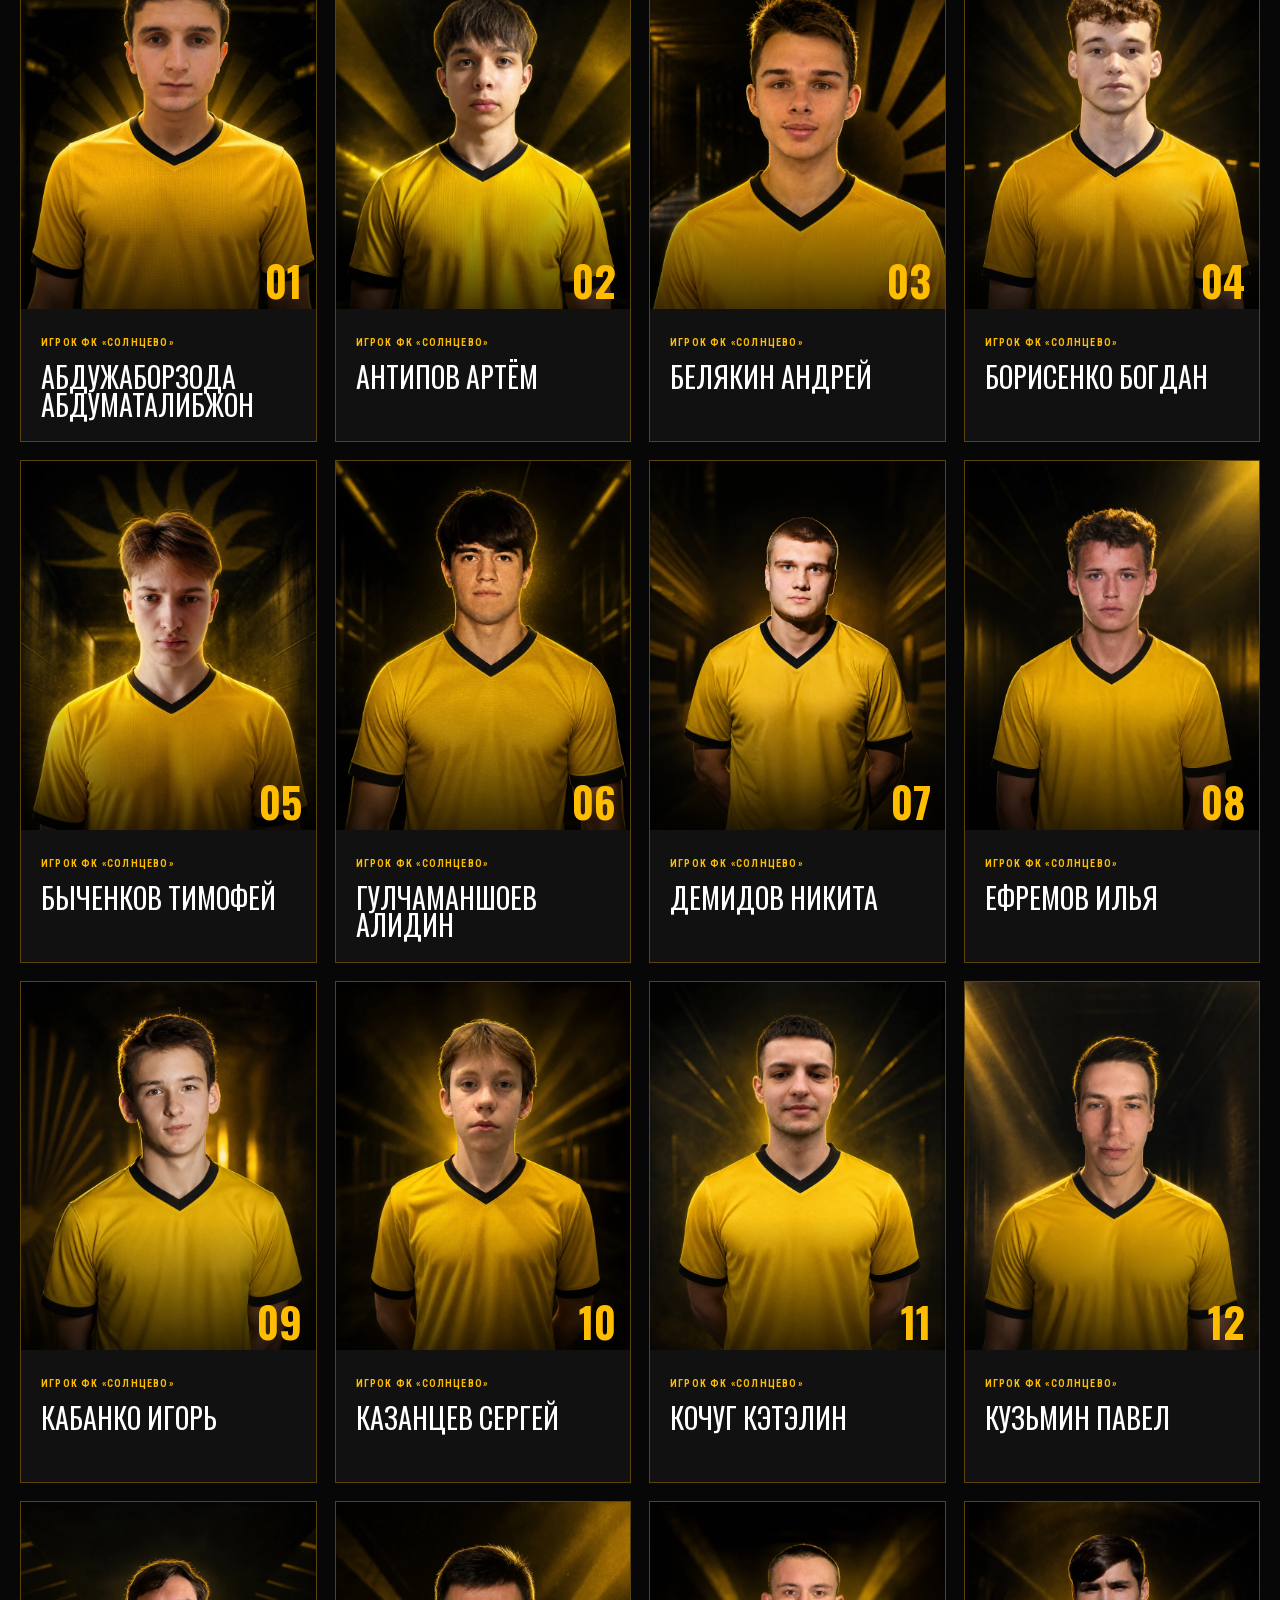
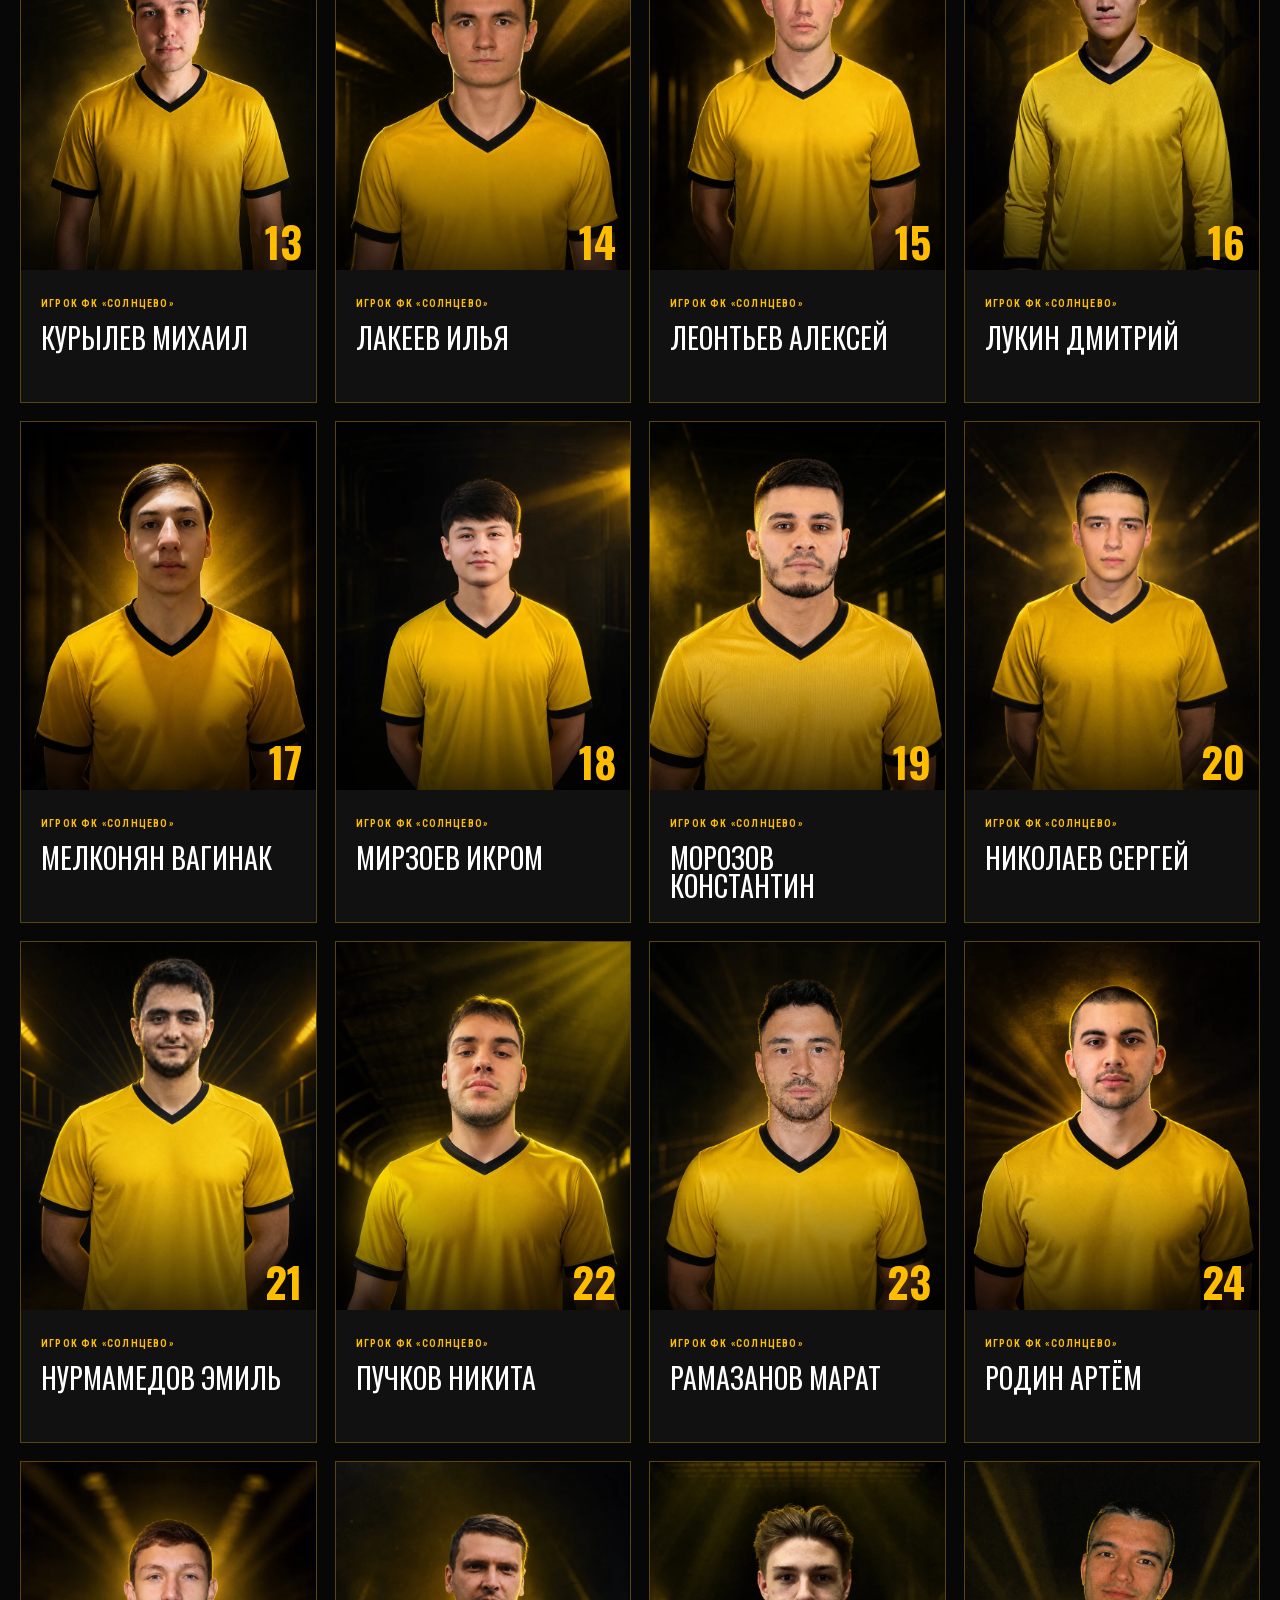
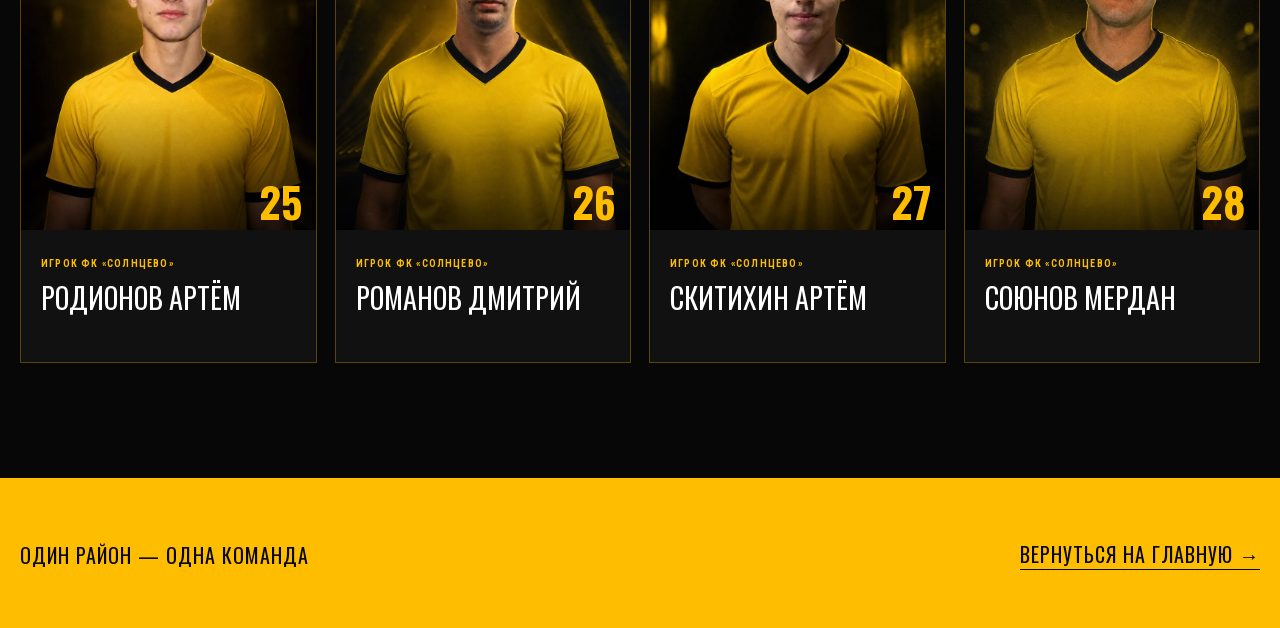
==== commit 6f50b2a2: "Publish heading and roster refinements" ====
--- a/team/index.html
+++ b/team/index.html
@@ -1,4 +1,4 @@
-<!DOCTYPE html><html lang="ru" style="--font-display:&#x27;Oswald&#x27;, &#x27;Oswald Fallback&#x27;;--font-body:&#x27;Roboto Condensed&#x27;, &#x27;Roboto Condensed Fallback&#x27;"><head><meta charSet="utf-8"/><meta name="viewport" content="width=device-width, initial-scale=1"/><link rel="preload" href="/media/crest.png" as="image"/><link rel="preload" href="/media/players/01.webp" as="image"/><link rel="preload" href="/media/players/03.webp" as="image"/><link rel="preload" href="/media/players/04.webp" as="image"/><link rel="preload" href="/media/players/05.webp" as="image"/><link rel="preload" href="/media/players/06.webp" as="image"/><link rel="preload" href="/media/players/11.webp" as="image"/><link rel="preload" href="/media/players/14.webp" as="image"/><link rel="preload" href="/media/players/15.webp" as="image"/><link rel="stylesheet" href="/_next/static/css/index.BurLbQqw.css" data-rsc-css-href="/_next/static/css/index.BurLbQqw.css" data-precedence="vite-rsc/importer-resources"/>
+<!DOCTYPE html><html lang="ru" style="--font-display:&#x27;Oswald&#x27;, &#x27;Oswald Fallback&#x27;;--font-body:&#x27;Roboto Condensed&#x27;, &#x27;Roboto Condensed Fallback&#x27;"><head><meta charSet="utf-8"/><meta name="viewport" content="width=device-width, initial-scale=1"/><link rel="preload" href="/media/crest.png" as="image"/><link rel="preload" href="/media/players/01.webp" as="image"/><link rel="preload" href="/media/players/03.webp" as="image"/><link rel="preload" href="/media/players/04.webp" as="image"/><link rel="preload" href="/media/players/05.webp" as="image"/><link rel="preload" href="/media/players/06.webp" as="image"/><link rel="preload" href="/media/players/11.webp" as="image"/><link rel="preload" href="/media/players/14.webp" as="image"/><link rel="preload" href="/media/players/15.webp" as="image"/><link rel="stylesheet" href="/_next/static/css/index.DEc7t8z3.css" data-rsc-css-href="/_next/static/css/index.DEc7t8z3.css" data-precedence="vite-rsc/importer-resources"/>
 <link rel="preload" href="/_next/static/_vinext_fonts/oswald-9e15e75ea3b8/oswald-7e4962c8.woff2" as="font" type="font/woff2" crossorigin />
 <link rel="preload" href="/_next/static/_vinext_fonts/oswald-9e15e75ea3b8/oswald-8d143099.woff2" as="font" type="font/woff2" crossorigin />
 <link rel="preload" href="/_next/static/_vinext_fonts/roboto-condensed-01ccf8062903/roboto-condensed-82b4d7b0.woff2" as="font" type="font/woff2" crossorigin />
@@ -526,4 +526,4 @@
 
 .__variable_roboto_condensed_0hc0aws { --font-body: 'Roboto Condensed', 'Roboto Condensed Fallback'; }
 </style>
-</head><body><main class="squad-page"><header class="squad-header"><a href="/" class="squad-brand" aria-label="Вернуться на главную страницу ФК Солнцево"><img src="/media/crest.png" alt="Герб ФК Солнцево"/><span><small>Футбольный клуб</small>Солнцево</span></a><a href="/" class="squad-back">← На главную</a></header><section class="squad-hero"><p class="eyebrow"><span></span> Команда · сезон 2026</p><h1>Наши<br/><em>игроки</em></h1><p>Те, кто выходит на поле за район и представляет ФК «Солнцево».</p></section><section class="coach-feature" aria-labelledby="coach-title"><div class="coach-feature__image"><img src="/media/dmitry-skvortsov-head-coach.webp" alt="Дмитрий Скворцов, главный тренер ФК Солнцево" loading="lazy"/></div><div class="coach-feature__copy"><p class="eyebrow"><span></span> Главный тренер</p><h2 id="coach-title">Дмитрий<br/><em>Скворцов</em></h2><p>Дмитрий присоединился к клубу, чтобы развивать команду, совершенствовать игровой процесс и вместе добиваться новых спортивных целей.</p><a class="button button--outline" href="https://t.me/fcsolntsevo" target="_blank" rel="noreferrer">Новости команды <span aria-hidden="true">↗</span></a></div></section><section class="squad-grid" aria-label="Состав ФК Солнцево"><article class="player-card"><div class="player-card__image"><img src="/media/players/01.webp" alt="Абдужаборзода Абдуматалибжон, игрок ФК Солнцево" loading="eager"/><span aria-hidden="true">01</span></div><div class="player-card__body"><small>Игрок ФК «Солнцево»</small><h2>Абдужаборзода Абдуматалибжон</h2></div></article><article class="player-card"><div class="player-card__image"><img src="/media/players/03.webp" alt="Антипов Артём, игрок ФК Солнцево" loading="eager"/><span aria-hidden="true">02</span></div><div class="player-card__body"><small>Игрок ФК «Солнцево»</small><h2>Антипов Артём</h2></div></article><article class="player-card"><div class="player-card__image"><img src="/media/players/04.webp" alt="Белякин Андрей, игрок ФК Солнцево" loading="eager"/><span aria-hidden="true">03</span></div><div class="player-card__body"><small>Игрок ФК «Солнцево»</small><h2>Белякин Андрей</h2></div></article><article class="player-card"><div class="player-card__image"><img src="/media/players/05.webp" alt="Борисенко Богдан, игрок ФК Солнцево" loading="eager"/><span aria-hidden="true">04</span></div><div class="player-card__body"><small>Игрок ФК «Солнцево»</small><h2>Борисенко Богдан</h2></div></article><article class="player-card"><div class="player-card__image"><img src="/media/players/06.webp" alt="Быченков Тимофей, игрок ФК Солнцево" loading="eager"/><span aria-hidden="true">05</span></div><div class="player-card__body"><small>Игрок ФК «Солнцево»</small><h2>Быченков Тимофей</h2></div></article><article class="player-card"><div class="player-card__image"><img src="/media/players/11.webp" alt="Гулчаманшоев Алидин, игрок ФК Солнцево" loading="eager"/><span aria-hidden="true">06</span></div><div class="player-card__body"><small>Игрок ФК «Солнцево»</small><h2>Гулчаманшоев Алидин</h2></div></article><article class="player-card"><div class="player-card__image"><img src="/media/players/14.webp" alt="Демидов Никита, игрок ФК Солнцево" loading="eager"/><span aria-hidden="true">07</span></div><div class="player-card__body"><small>Игрок ФК «Солнцево»</small><h2>Демидов Никита</h2></div></article><article class="player-card"><div class="player-card__image"><img src="/media/players/15.webp" alt="Ефремов Илья, игрок ФК Солнцево" loading="eager"/><span aria-hidden="true">08</span></div><div class="player-card__body"><small>Игрок ФК «Солнцево»</small><h2>Ефремов Илья</h2></div></article><article class="player-card"><div class="player-card__image"><img src="/media/players/19.webp" alt="Кабанко Игорь, игрок ФК Солнцево" loading="lazy"/><span aria-hidden="true">09</span></div><div class="player-card__body"><small>Игрок ФК «Солнцево»</small><h2>Кабанко Игорь</h2></div></article><article class="player-card"><div class="player-card__image"><img src="/media/players/20.webp" alt="Казанцев Сергей, игрок ФК Солнцево" loading="lazy"/><span aria-hidden="true">10</span></div><div class="player-card__body"><small>Игрок ФК «Солнцево»</small><h2>Казанцев Сергей</h2></div></article><article class="player-card"><div class="player-card__image"><img src="/media/players/23.webp" alt="Кочуг Кэтэлин, игрок ФК Солнцево" loading="lazy"/><span aria-hidden="true">11</span></div><div class="player-card__body"><small>Игрок ФК «Солнцево»</small><h2>Кочуг Кэтэлин</h2></div></article><article class="player-card"><div class="player-card__image"><img src="/media/players/24.webp" alt="Кузьмин Павел, игрок ФК Солнцево" loading="lazy"/><span aria-hidden="true">12</span></div><div class="player-card__body"><small>Игрок ФК «Солнцево»</small><h2>Кузьмин Павел</h2></div></article><article class="player-card"><div class="player-card__image"><img src="/media/players/25.webp" alt="Курылев Михаил, игрок ФК Солнцево" loading="lazy"/><span aria-hidden="true">13</span></div><div class="player-card__body"><small>Игрок ФК «Солнцево»</small><h2>Курылев Михаил</h2></div></article><article class="player-card"><div class="player-card__image"><img src="/media/players/26.webp" alt="Лакеев Илья, игрок ФК Солнцево" loading="lazy"/><span aria-hidden="true">14</span></div><div class="player-card__body"><small>Игрок ФК «Солнцево»</small><h2>Лакеев Илья</h2></div></article><article class="player-card"><div class="player-card__image"><img src="/media/players/27.webp" alt="Леонтьев Алексей, игрок ФК Солнцево" loading="lazy"/><span aria-hidden="true">15</span></div><div class="player-card__body"><small>Игрок ФК «Солнцево»</small><h2>Леонтьев Алексей</h2></div></article><article class="player-card"><div class="player-card__image"><img src="/media/players/29.webp" alt="Лукин Дмитрий, игрок ФК Солнцево" loading="lazy"/><span aria-hidden="true">16</span></div><div class="player-card__body"><small>Игрок ФК «Солнцево»</small><h2>Лукин Дмитрий</h2></div></article><article class="player-card"><div class="player-card__image"><img src="/media/players/30.webp" alt="Мелконян Вагинак, игрок ФК Солнцево" loading="lazy"/><span aria-hidden="true">17</span></div><div class="player-card__body"><small>Игрок ФК «Солнцево»</small><h2>Мелконян Вагинак</h2></div></article><article class="player-card"><div class="player-card__image"><img src="/media/players/31.webp" alt="Мирзоев Икром, игрок ФК Солнцево" loading="lazy"/><span aria-hidden="true">18</span></div><div class="player-card__body"><small>Игрок ФК «Солнцево»</small><h2>Мирзоев Икром</h2></div></article><article class="player-card"><div class="player-card__image"><img src="/media/players/32.webp" alt="Морозов Константин, игрок ФК Солнцево" loading="lazy"/><span aria-hidden="true">19</span></div><div class="player-card__body"><small>Игрок ФК «Солнцево»</small><h2>Морозов Константин</h2></div></article><article class="player-card"><div class="player-card__image"><img src="/media/players/34.webp" alt="Николаев Сергей, игрок ФК Солнцево" loading="lazy"/><span aria-hidden="true">20</span></div><div class="player-card__body"><small>Игрок ФК «Солнцево»</small><h2>Николаев Сергей</h2></div></article><article class="player-card"><div class="player-card__image"><img src="/media/players/35.webp" alt="Нурмамедов Эмиль, игрок ФК Солнцево" loading="lazy"/><span aria-hidden="true">21</span></div><div class="player-card__body"><small>Игрок ФК «Солнцево»</small><h2>Нурмамедов Эмиль</h2></div></article><article class="player-card"><div class="player-card__image"><img src="/media/players/38.webp" alt="Пучков Никита, игрок ФК Солнцево" loading="lazy"/><span aria-hidden="true">22</span></div><div class="player-card__body"><small>Игрок ФК «Солнцево»</small><h2>Пучков Никита</h2></div></article><article class="player-card"><div class="player-card__image"><img src="/media/players/39.webp" alt="Рамазанов Марат, игрок ФК Солнцево" loading="lazy"/><span aria-hidden="true">23</span></div><div class="player-card__body"><small>Игрок ФК «Солнцево»</small><h2>Рамазанов Марат</h2></div></article><article class="player-card"><div class="player-card__image"><img src="/media/players/40.webp" alt="Родин Артём, игрок ФК Солнцево" loading="lazy"/><span aria-hidden="true">24</span></div><div class="player-card__body"><small>Игрок ФК «Солнцево»</small><h2>Родин Артём</h2></div></article><article class="player-card"><div class="player-card__image"><img src="/media/players/41.webp" alt="Родионов Артём, игрок ФК Солнцево" loading="lazy"/><span aria-hidden="true">25</span></div><div class="player-card__body"><small>Игрок ФК «Солнцево»</small><h2>Родионов Артём</h2></div></article><article class="player-card"><div class="player-card__image"><img src="/media/players/42.webp" alt="Романов Дмитрий, игрок ФК Солнцево" loading="lazy"/><span aria-hidden="true">26</span></div><div class="player-card__body"><small>Игрок ФК «Солнцево»</small><h2>Романов Дмитрий</h2></div></article><article class="player-card"><div class="player-card__image"><img src="/media/players/46.webp" alt="Скворцов Дмитрий, игрок ФК Солнцево" loading="lazy"/><span aria-hidden="true">27</span></div><div class="player-card__body"><small>Игрок ФК «Солнцево»</small><h2>Скворцов Дмитрий</h2></div></article><article class="player-card"><div class="player-card__image"><img src="/media/players/47.webp" alt="Скитихин Артём, игрок ФК Солнцево" loading="lazy"/><span aria-hidden="true">28</span></div><div class="player-card__body"><small>Игрок ФК «Солнцево»</small><h2>Скитихин Артём</h2></div></article><article class="player-card"><div class="player-card__image"><img src="/media/players/48.webp" alt="Союнов Мердан, игрок ФК Солнцево" loading="lazy"/><span aria-hidden="true">29</span></div><div class="player-card__body"><small>Игрок ФК «Солнцево»</small><h2>Союнов Мердан</h2></div></article></section><footer class="squad-footer"><span>Один район — одна команда</span><a href="/">Вернуться на главную →</a></footer></main><!--$--><!--/$--><div hidden=""><!--$?--><template id="B:0"></template><!--/$--></div><div hidden id="S:0"><div hidden=""><title>Состав команды | ФК Солнцево</title><meta name="description" content="Игроки футбольного клуба «Солнцево» в сезоне 2026."><meta name="keywords" content="ФК Солнцево,футбол Солнцево,футбольный клуб Москва"><meta property="og:title" content="ФК Солнцево — один район, одна команда"><meta property="og:description" content="Матчи, состав, новости и жизнь футбольного клуба «Солнцево»."><meta property="og:url" content="https://127.0.0.1:3100"><meta property="og:type" content="website"><meta property="og:locale" content="ru_RU"><meta property="og:image" content="https://127.0.0.1:3100/og.png"><meta property="og:image:width" content="1672"><meta property="og:image:height" content="941"><meta property="og:image:alt" content="ФК Солнцево — один район, одна команда"><meta name="twitter:card" content="summary_large_image"><meta name="twitter:title" content="ФК Солнцево — один район, одна команда"><meta name="twitter:description" content="Матчи, состав, новости и жизнь футбольного клуба «Солнцево»."><meta name="twitter:image" content="https://127.0.0.1:3100/og.png"><link rel="shortcut icon" href="/favicon.ico?v=2"><link rel="icon" href="/favicon.ico?v=2" type="image/x-icon" sizes="64x64"><link rel="icon" href="/favicon.png?v=2" type="image/png" sizes="256x256"><link rel="apple-touch-icon" href="/favicon.png?v=2"></div></div></body></html>+</head><body><main class="squad-page"><header class="squad-header"><a href="/" class="squad-brand" aria-label="Вернуться на главную страницу ФК Солнцево"><img src="/media/crest.png" alt="Герб ФК Солнцево"/><span><small>Футбольный клуб</small>Солнцево</span></a><a href="/" class="squad-back">← На главную</a></header><section class="squad-hero"><p class="eyebrow"><span></span> Команда · сезон 2026</p><h1>Наши<br/><em>игроки</em></h1><p>Те, кто выходит на поле за район и представляет ФК «Солнцево».</p></section><section class="coach-feature" aria-labelledby="coach-title"><div class="coach-feature__image"><img src="/media/dmitry-skvortsov-head-coach.webp" alt="Дмитрий Скворцов, главный тренер ФК Солнцево" loading="lazy"/></div><div class="coach-feature__copy"><p class="eyebrow"><span></span> Главный тренер</p><h2 id="coach-title">Дмитрий<br/><em>Скворцов</em></h2><p>Дмитрий присоединился к клубу, чтобы развивать команду, совершенствовать игровой процесс и вместе добиваться новых спортивных целей.</p><a class="button button--outline" href="https://t.me/fcsolntsevo" target="_blank" rel="noreferrer">Новости команды <span aria-hidden="true">↗</span></a></div></section><section class="squad-grid" aria-label="Состав ФК Солнцево"><article class="player-card"><div class="player-card__image"><img src="/media/players/01.webp" alt="Абдужаборзода Абдуматалибжон, игрок ФК Солнцево" loading="eager"/><span aria-hidden="true">01</span></div><div class="player-card__body"><small>Игрок ФК «Солнцево»</small><h2>Абдужаборзода Абдуматалибжон</h2></div></article><article class="player-card"><div class="player-card__image"><img src="/media/players/03.webp" alt="Антипов Артём, игрок ФК Солнцево" loading="eager"/><span aria-hidden="true">02</span></div><div class="player-card__body"><small>Игрок ФК «Солнцево»</small><h2>Антипов Артём</h2></div></article><article class="player-card"><div class="player-card__image"><img src="/media/players/04.webp" alt="Белякин Андрей, игрок ФК Солнцево" loading="eager"/><span aria-hidden="true">03</span></div><div class="player-card__body"><small>Игрок ФК «Солнцево»</small><h2>Белякин Андрей</h2></div></article><article class="player-card"><div class="player-card__image"><img src="/media/players/05.webp" alt="Борисенко Богдан, игрок ФК Солнцево" loading="eager"/><span aria-hidden="true">04</span></div><div class="player-card__body"><small>Игрок ФК «Солнцево»</small><h2>Борисенко Богдан</h2></div></article><article class="player-card"><div class="player-card__image"><img src="/media/players/06.webp" alt="Быченков Тимофей, игрок ФК Солнцево" loading="eager"/><span aria-hidden="true">05</span></div><div class="player-card__body"><small>Игрок ФК «Солнцево»</small><h2>Быченков Тимофей</h2></div></article><article class="player-card"><div class="player-card__image"><img src="/media/players/11.webp" alt="Гулчаманшоев Алидин, игрок ФК Солнцево" loading="eager"/><span aria-hidden="true">06</span></div><div class="player-card__body"><small>Игрок ФК «Солнцево»</small><h2>Гулчаманшоев Алидин</h2></div></article><article class="player-card"><div class="player-card__image"><img src="/media/players/14.webp" alt="Демидов Никита, игрок ФК Солнцево" loading="eager"/><span aria-hidden="true">07</span></div><div class="player-card__body"><small>Игрок ФК «Солнцево»</small><h2>Демидов Никита</h2></div></article><article class="player-card"><div class="player-card__image"><img src="/media/players/15.webp" alt="Ефремов Илья, игрок ФК Солнцево" loading="eager"/><span aria-hidden="true">08</span></div><div class="player-card__body"><small>Игрок ФК «Солнцево»</small><h2>Ефремов Илья</h2></div></article><article class="player-card"><div class="player-card__image"><img src="/media/players/19.webp" alt="Кабанко Игорь, игрок ФК Солнцево" loading="lazy"/><span aria-hidden="true">09</span></div><div class="player-card__body"><small>Игрок ФК «Солнцево»</small><h2>Кабанко Игорь</h2></div></article><article class="player-card"><div class="player-card__image"><img src="/media/players/20.webp" alt="Казанцев Сергей, игрок ФК Солнцево" loading="lazy"/><span aria-hidden="true">10</span></div><div class="player-card__body"><small>Игрок ФК «Солнцево»</small><h2>Казанцев Сергей</h2></div></article><article class="player-card"><div class="player-card__image"><img src="/media/players/23.webp" alt="Кочуг Кэтэлин, игрок ФК Солнцево" loading="lazy"/><span aria-hidden="true">11</span></div><div class="player-card__body"><small>Игрок ФК «Солнцево»</small><h2>Кочуг Кэтэлин</h2></div></article><article class="player-card"><div class="player-card__image"><img src="/media/players/24.webp" alt="Кузьмин Павел, игрок ФК Солнцево" loading="lazy"/><span aria-hidden="true">12</span></div><div class="player-card__body"><small>Игрок ФК «Солнцево»</small><h2>Кузьмин Павел</h2></div></article><article class="player-card"><div class="player-card__image"><img src="/media/players/25.webp" alt="Курылев Михаил, игрок ФК Солнцево" loading="lazy"/><span aria-hidden="true">13</span></div><div class="player-card__body"><small>Игрок ФК «Солнцево»</small><h2>Курылев Михаил</h2></div></article><article class="player-card"><div class="player-card__image"><img src="/media/players/26.webp" alt="Лакеев Илья, игрок ФК Солнцево" loading="lazy"/><span aria-hidden="true">14</span></div><div class="player-card__body"><small>Игрок ФК «Солнцево»</small><h2>Лакеев Илья</h2></div></article><article class="player-card"><div class="player-card__image"><img src="/media/players/27.webp" alt="Леонтьев Алексей, игрок ФК Солнцево" loading="lazy"/><span aria-hidden="true">15</span></div><div class="player-card__body"><small>Игрок ФК «Солнцево»</small><h2>Леонтьев Алексей</h2></div></article><article class="player-card"><div class="player-card__image"><img src="/media/players/29.webp" alt="Лукин Дмитрий, игрок ФК Солнцево" loading="lazy"/><span aria-hidden="true">16</span></div><div class="player-card__body"><small>Игрок ФК «Солнцево»</small><h2>Лукин Дмитрий</h2></div></article><article class="player-card"><div class="player-card__image"><img src="/media/players/30.webp" alt="Мелконян Вагинак, игрок ФК Солнцево" loading="lazy"/><span aria-hidden="true">17</span></div><div class="player-card__body"><small>Игрок ФК «Солнцево»</small><h2>Мелконян Вагинак</h2></div></article><article class="player-card"><div class="player-card__image"><img src="/media/players/31.webp" alt="Мирзоев Икром, игрок ФК Солнцево" loading="lazy"/><span aria-hidden="true">18</span></div><div class="player-card__body"><small>Игрок ФК «Солнцево»</small><h2>Мирзоев Икром</h2></div></article><article class="player-card"><div class="player-card__image"><img src="/media/players/32.webp" alt="Морозов Константин, игрок ФК Солнцево" loading="lazy"/><span aria-hidden="true">19</span></div><div class="player-card__body"><small>Игрок ФК «Солнцево»</small><h2>Морозов Константин</h2></div></article><article class="player-card"><div class="player-card__image"><img src="/media/players/34.webp" alt="Николаев Сергей, игрок ФК Солнцево" loading="lazy"/><span aria-hidden="true">20</span></div><div class="player-card__body"><small>Игрок ФК «Солнцево»</small><h2>Николаев Сергей</h2></div></article><article class="player-card"><div class="player-card__image"><img src="/media/players/35.webp" alt="Нурмамедов Эмиль, игрок ФК Солнцево" loading="lazy"/><span aria-hidden="true">21</span></div><div class="player-card__body"><small>Игрок ФК «Солнцево»</small><h2>Нурмамедов Эмиль</h2></div></article><article class="player-card"><div class="player-card__image"><img src="/media/players/38.webp" alt="Пучков Никита, игрок ФК Солнцево" loading="lazy"/><span aria-hidden="true">22</span></div><div class="player-card__body"><small>Игрок ФК «Солнцево»</small><h2>Пучков Никита</h2></div></article><article class="player-card"><div class="player-card__image"><img src="/media/players/39.webp" alt="Рамазанов Марат, игрок ФК Солнцево" loading="lazy"/><span aria-hidden="true">23</span></div><div class="player-card__body"><small>Игрок ФК «Солнцево»</small><h2>Рамазанов Марат</h2></div></article><article class="player-card"><div class="player-card__image"><img src="/media/players/40.webp" alt="Родин Артём, игрок ФК Солнцево" loading="lazy"/><span aria-hidden="true">24</span></div><div class="player-card__body"><small>Игрок ФК «Солнцево»</small><h2>Родин Артём</h2></div></article><article class="player-card"><div class="player-card__image"><img src="/media/players/41.webp" alt="Родионов Артём, игрок ФК Солнцево" loading="lazy"/><span aria-hidden="true">25</span></div><div class="player-card__body"><small>Игрок ФК «Солнцево»</small><h2>Родионов Артём</h2></div></article><article class="player-card"><div class="player-card__image"><img src="/media/players/42.webp" alt="Романов Дмитрий, игрок ФК Солнцево" loading="lazy"/><span aria-hidden="true">26</span></div><div class="player-card__body"><small>Игрок ФК «Солнцево»</small><h2>Романов Дмитрий</h2></div></article><article class="player-card"><div class="player-card__image"><img src="/media/players/47.webp" alt="Скитихин Артём, игрок ФК Солнцево" loading="lazy"/><span aria-hidden="true">27</span></div><div class="player-card__body"><small>Игрок ФК «Солнцево»</small><h2>Скитихин Артём</h2></div></article><article class="player-card"><div class="player-card__image"><img src="/media/players/48.webp" alt="Союнов Мердан, игрок ФК Солнцево" loading="lazy"/><span aria-hidden="true">28</span></div><div class="player-card__body"><small>Игрок ФК «Солнцево»</small><h2>Союнов Мердан</h2></div></article></section><footer class="squad-footer"><span>Один район — одна команда</span><a href="/">Вернуться на главную →</a></footer></main><!--$--><!--/$--><div hidden=""><!--$?--><template id="B:0"></template><!--/$--></div><div hidden id="S:0"><div hidden=""><title>Состав команды | ФК Солнцево</title><meta name="description" content="Игроки футбольного клуба «Солнцево» в сезоне 2026."><meta name="keywords" content="ФК Солнцево,футбол Солнцево,футбольный клуб Москва"><meta property="og:title" content="ФК Солнцево — один район, одна команда"><meta property="og:description" content="Матчи, состав, новости и жизнь футбольного клуба «Солнцево»."><meta property="og:url" content="https://127.0.0.1:3100"><meta property="og:type" content="website"><meta property="og:locale" content="ru_RU"><meta property="og:image" content="https://127.0.0.1:3100/og.png"><meta property="og:image:width" content="1672"><meta property="og:image:height" content="941"><meta property="og:image:alt" content="ФК Солнцево — один район, одна команда"><meta name="twitter:card" content="summary_large_image"><meta name="twitter:title" content="ФК Солнцево — один район, одна команда"><meta name="twitter:description" content="Матчи, состав, новости и жизнь футбольного клуба «Солнцево»."><meta name="twitter:image" content="https://127.0.0.1:3100/og.png"><link rel="shortcut icon" href="/favicon.ico?v=2"><link rel="icon" href="/favicon.ico?v=2" type="image/x-icon" sizes="64x64"><link rel="icon" href="/favicon.png?v=2" type="image/png" sizes="256x256"><link rel="apple-touch-icon" href="/favicon.png?v=2"></div></div></body></html>
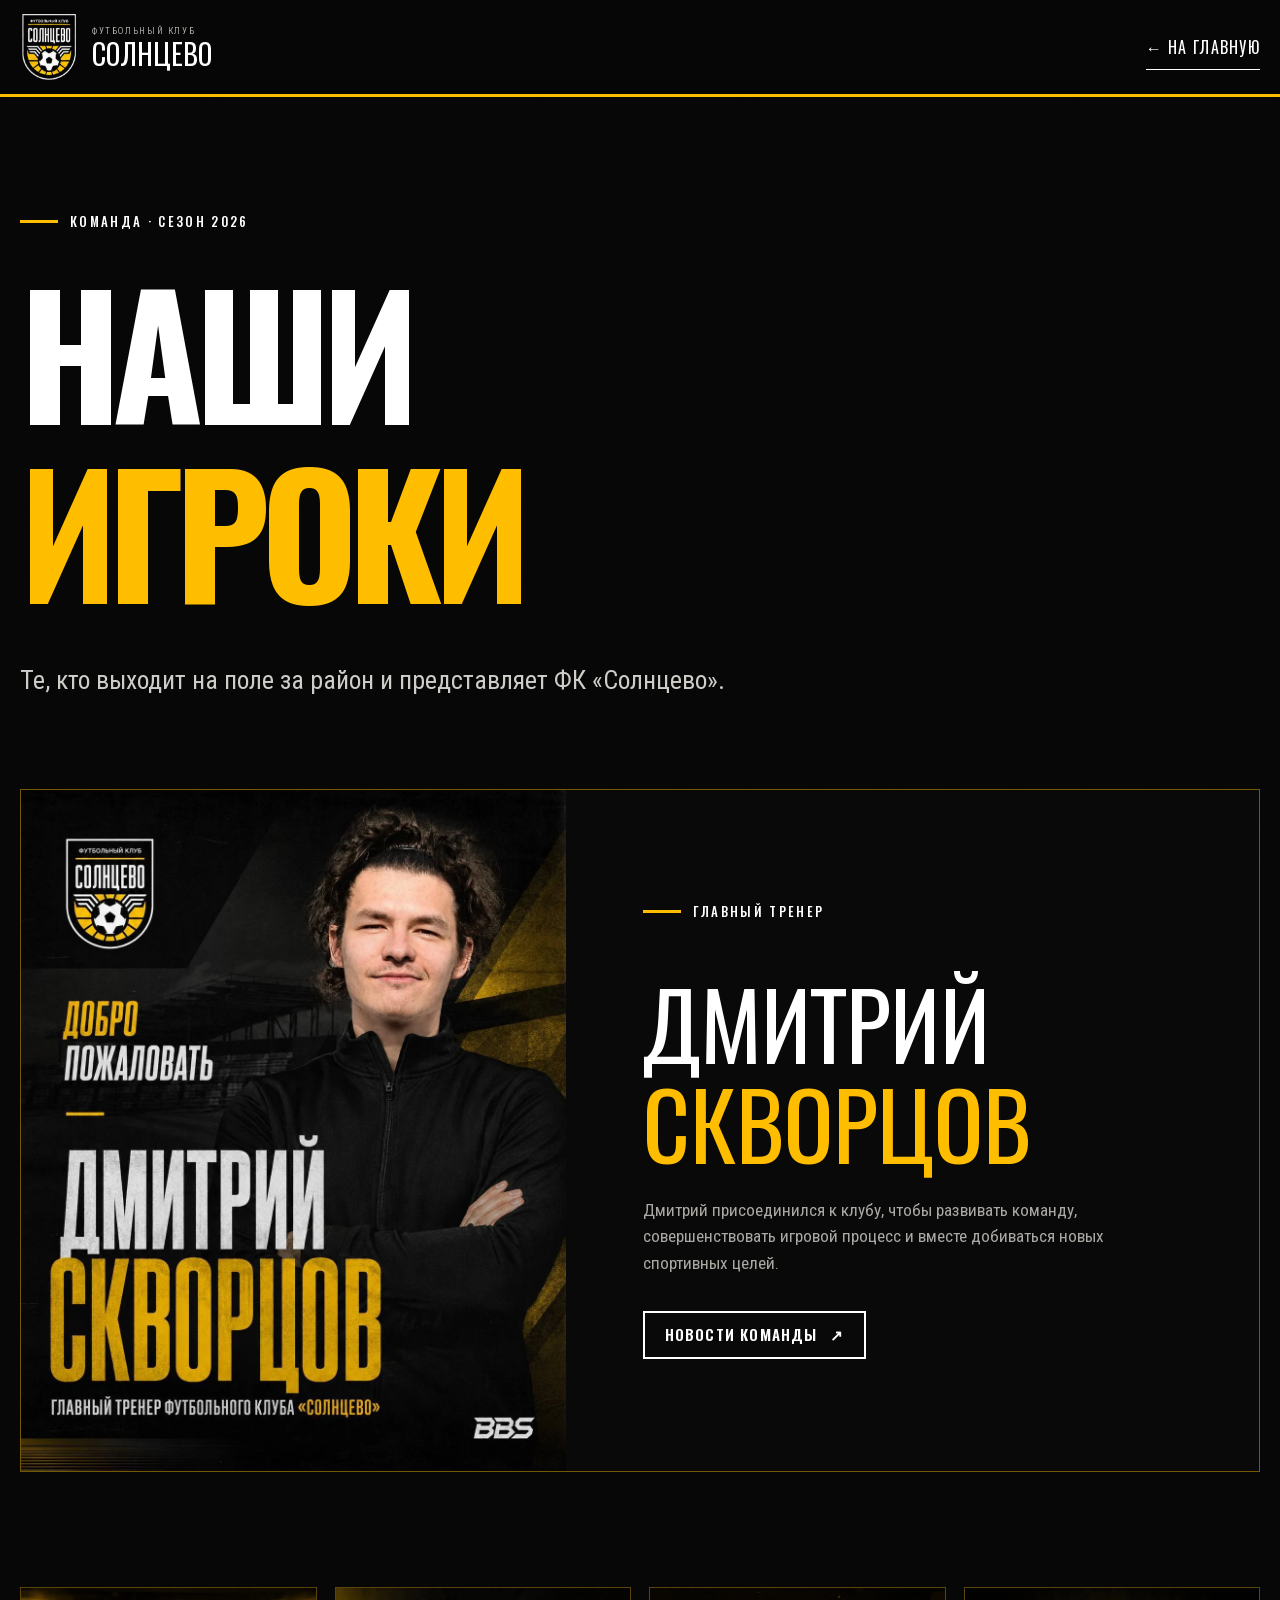
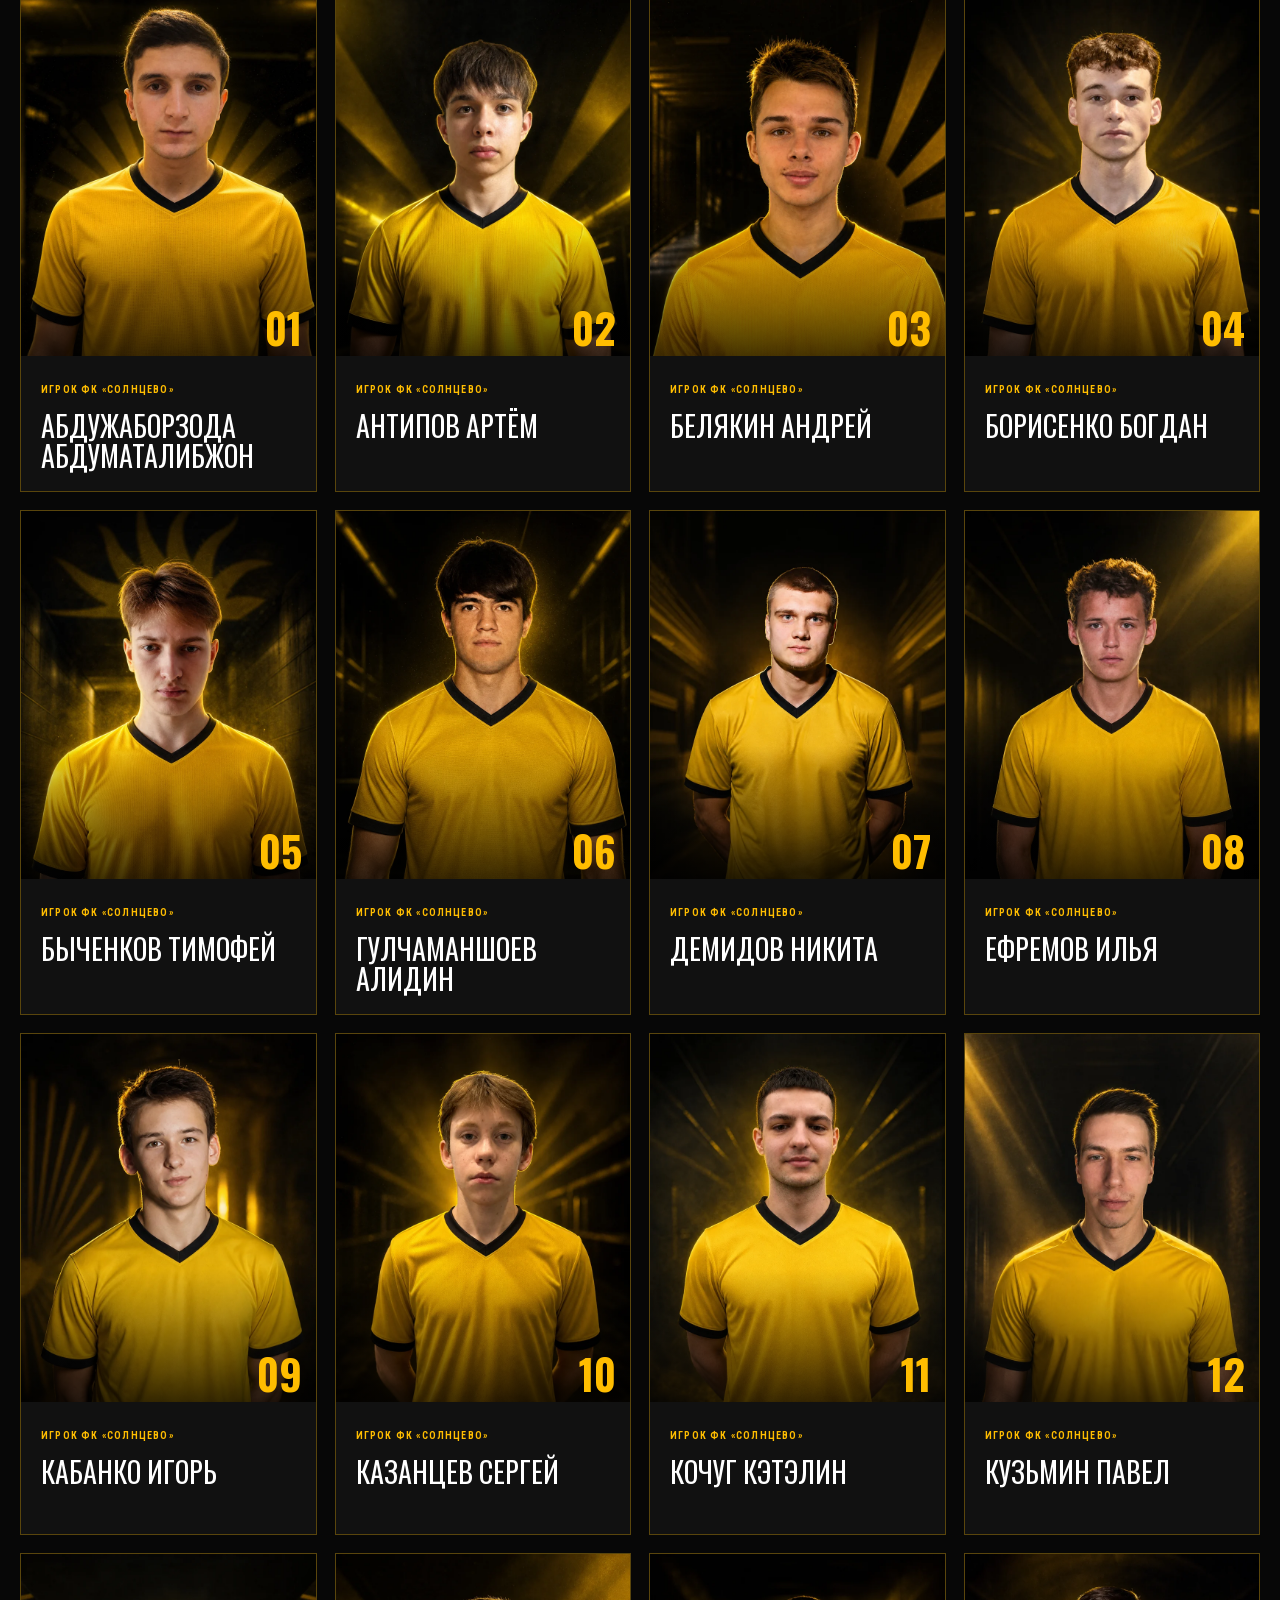
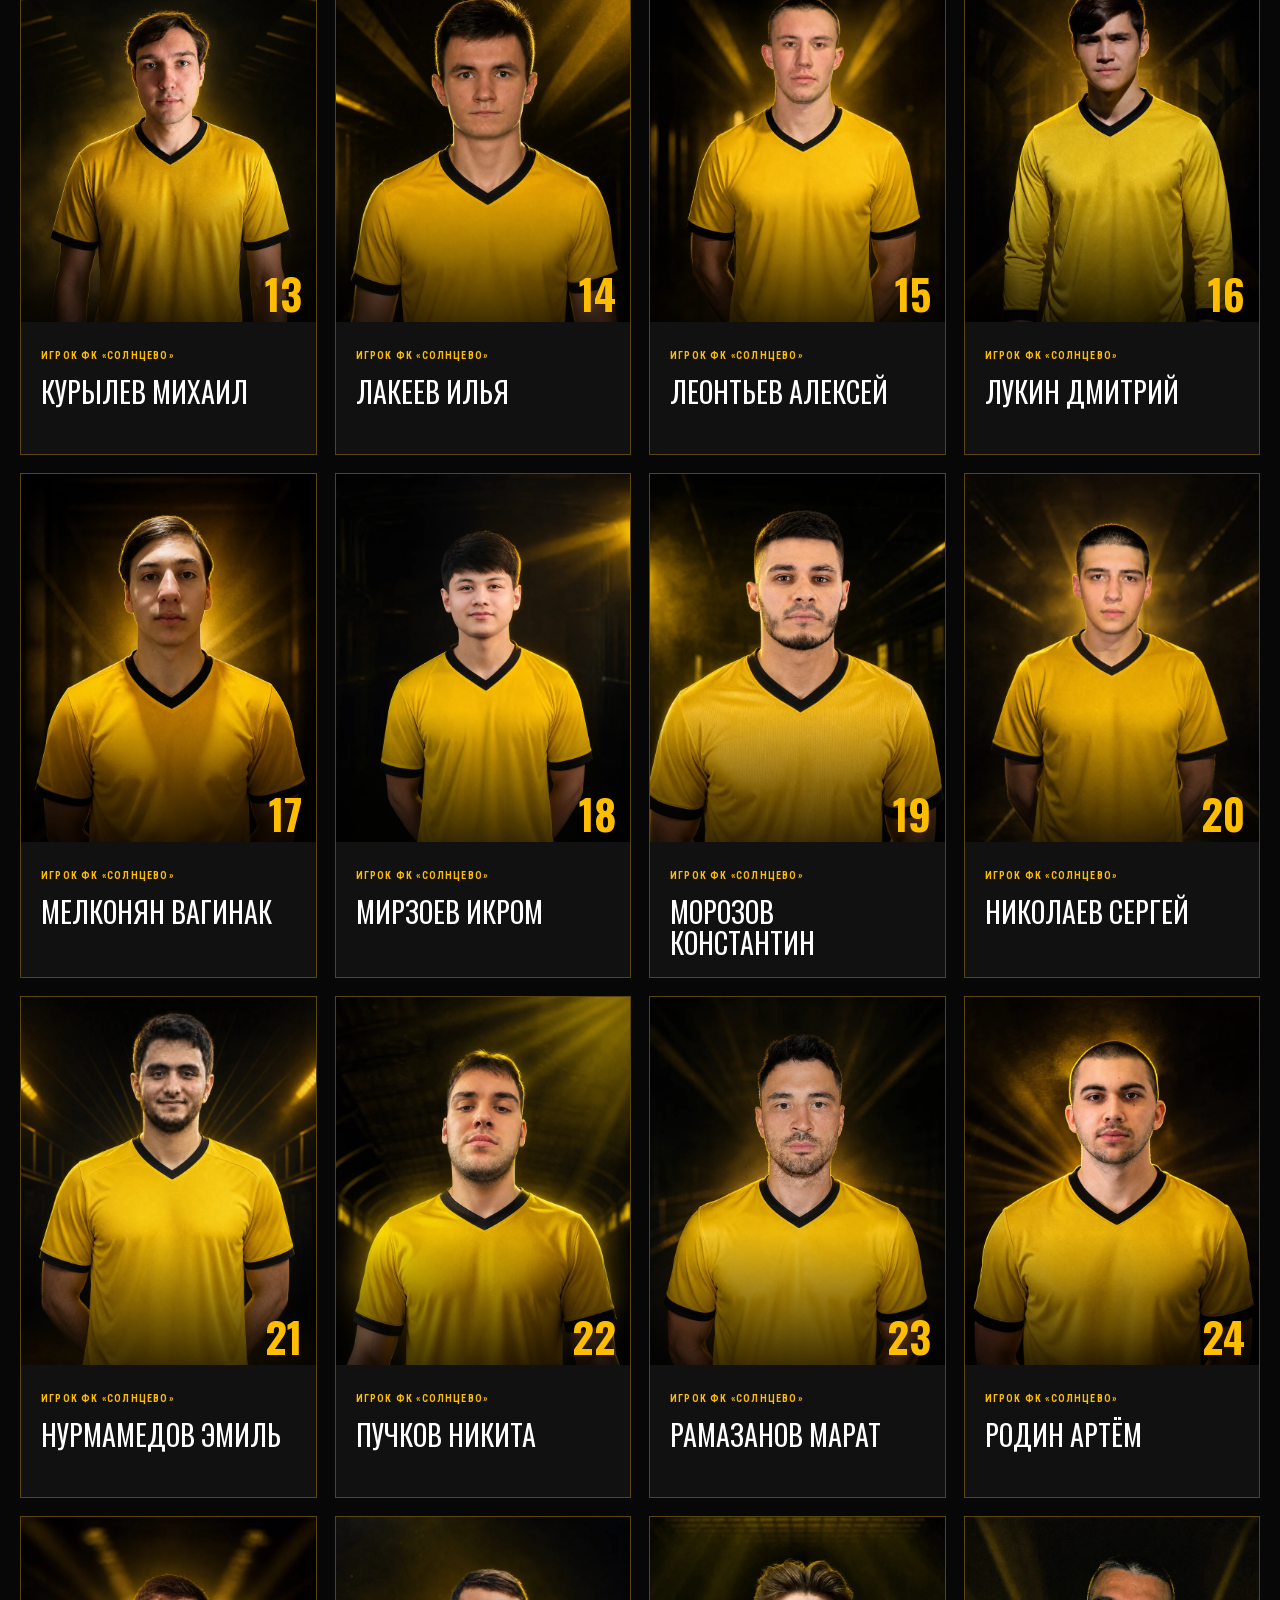
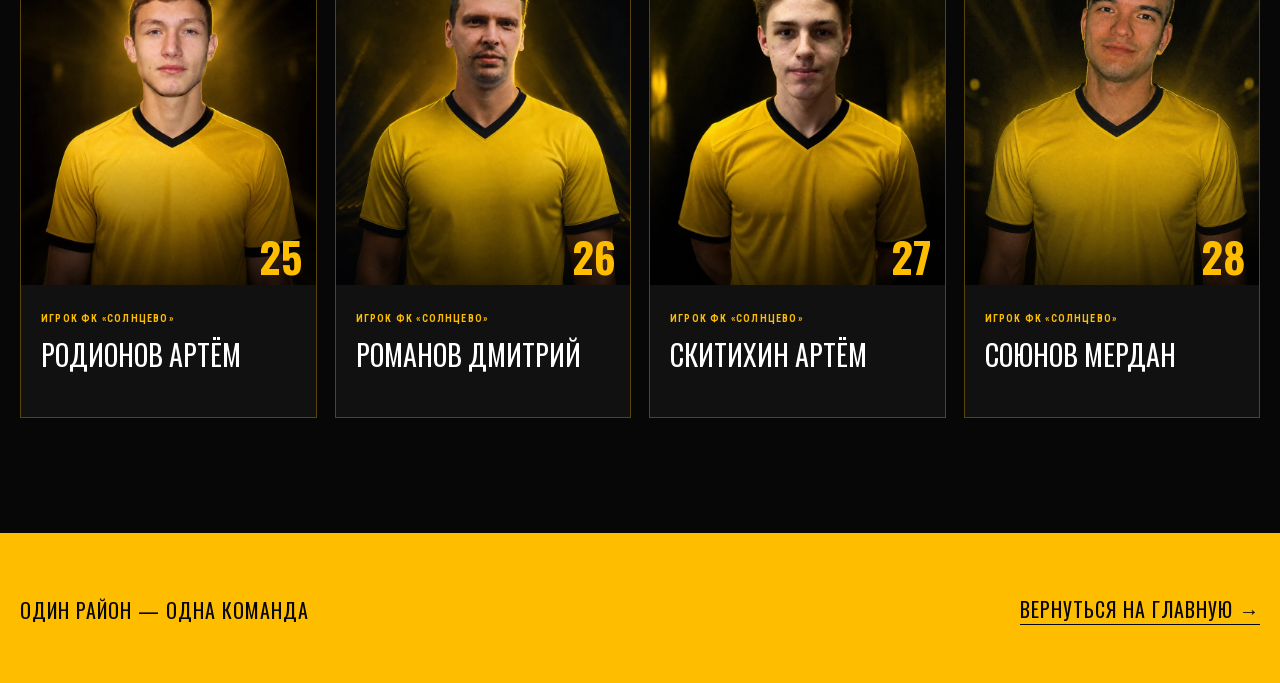
==== commit aaa67514: "Publish sitewide heading spacing" ====
--- a/team/index.html
+++ b/team/index.html
@@ -1,4 +1,4 @@
-<!DOCTYPE html><html lang="ru" style="--font-display:&#x27;Oswald&#x27;, &#x27;Oswald Fallback&#x27;;--font-body:&#x27;Roboto Condensed&#x27;, &#x27;Roboto Condensed Fallback&#x27;"><head><meta charSet="utf-8"/><meta name="viewport" content="width=device-width, initial-scale=1"/><link rel="preload" href="/media/crest.png" as="image"/><link rel="preload" href="/media/players/01.webp" as="image"/><link rel="preload" href="/media/players/03.webp" as="image"/><link rel="preload" href="/media/players/04.webp" as="image"/><link rel="preload" href="/media/players/05.webp" as="image"/><link rel="preload" href="/media/players/06.webp" as="image"/><link rel="preload" href="/media/players/11.webp" as="image"/><link rel="preload" href="/media/players/14.webp" as="image"/><link rel="preload" href="/media/players/15.webp" as="image"/><link rel="stylesheet" href="/_next/static/css/index.DEc7t8z3.css" data-rsc-css-href="/_next/static/css/index.DEc7t8z3.css" data-precedence="vite-rsc/importer-resources"/>
+<!DOCTYPE html><html lang="ru" style="--font-display:&#x27;Oswald&#x27;, &#x27;Oswald Fallback&#x27;;--font-body:&#x27;Roboto Condensed&#x27;, &#x27;Roboto Condensed Fallback&#x27;"><head><meta charSet="utf-8"/><meta name="viewport" content="width=device-width, initial-scale=1"/><link rel="preload" href="/media/crest.png" as="image"/><link rel="preload" href="/media/players/01.webp" as="image"/><link rel="preload" href="/media/players/03.webp" as="image"/><link rel="preload" href="/media/players/04.webp" as="image"/><link rel="preload" href="/media/players/05.webp" as="image"/><link rel="preload" href="/media/players/06.webp" as="image"/><link rel="preload" href="/media/players/11.webp" as="image"/><link rel="preload" href="/media/players/14.webp" as="image"/><link rel="preload" href="/media/players/15.webp" as="image"/><link rel="stylesheet" href="/_next/static/css/index.Bl1WXdkm.css" data-rsc-css-href="/_next/static/css/index.Bl1WXdkm.css" data-precedence="vite-rsc/importer-resources"/>
 <link rel="preload" href="/_next/static/_vinext_fonts/oswald-9e15e75ea3b8/oswald-7e4962c8.woff2" as="font" type="font/woff2" crossorigin />
 <link rel="preload" href="/_next/static/_vinext_fonts/oswald-9e15e75ea3b8/oswald-8d143099.woff2" as="font" type="font/woff2" crossorigin />
 <link rel="preload" href="/_next/static/_vinext_fonts/roboto-condensed-01ccf8062903/roboto-condensed-82b4d7b0.woff2" as="font" type="font/woff2" crossorigin />
